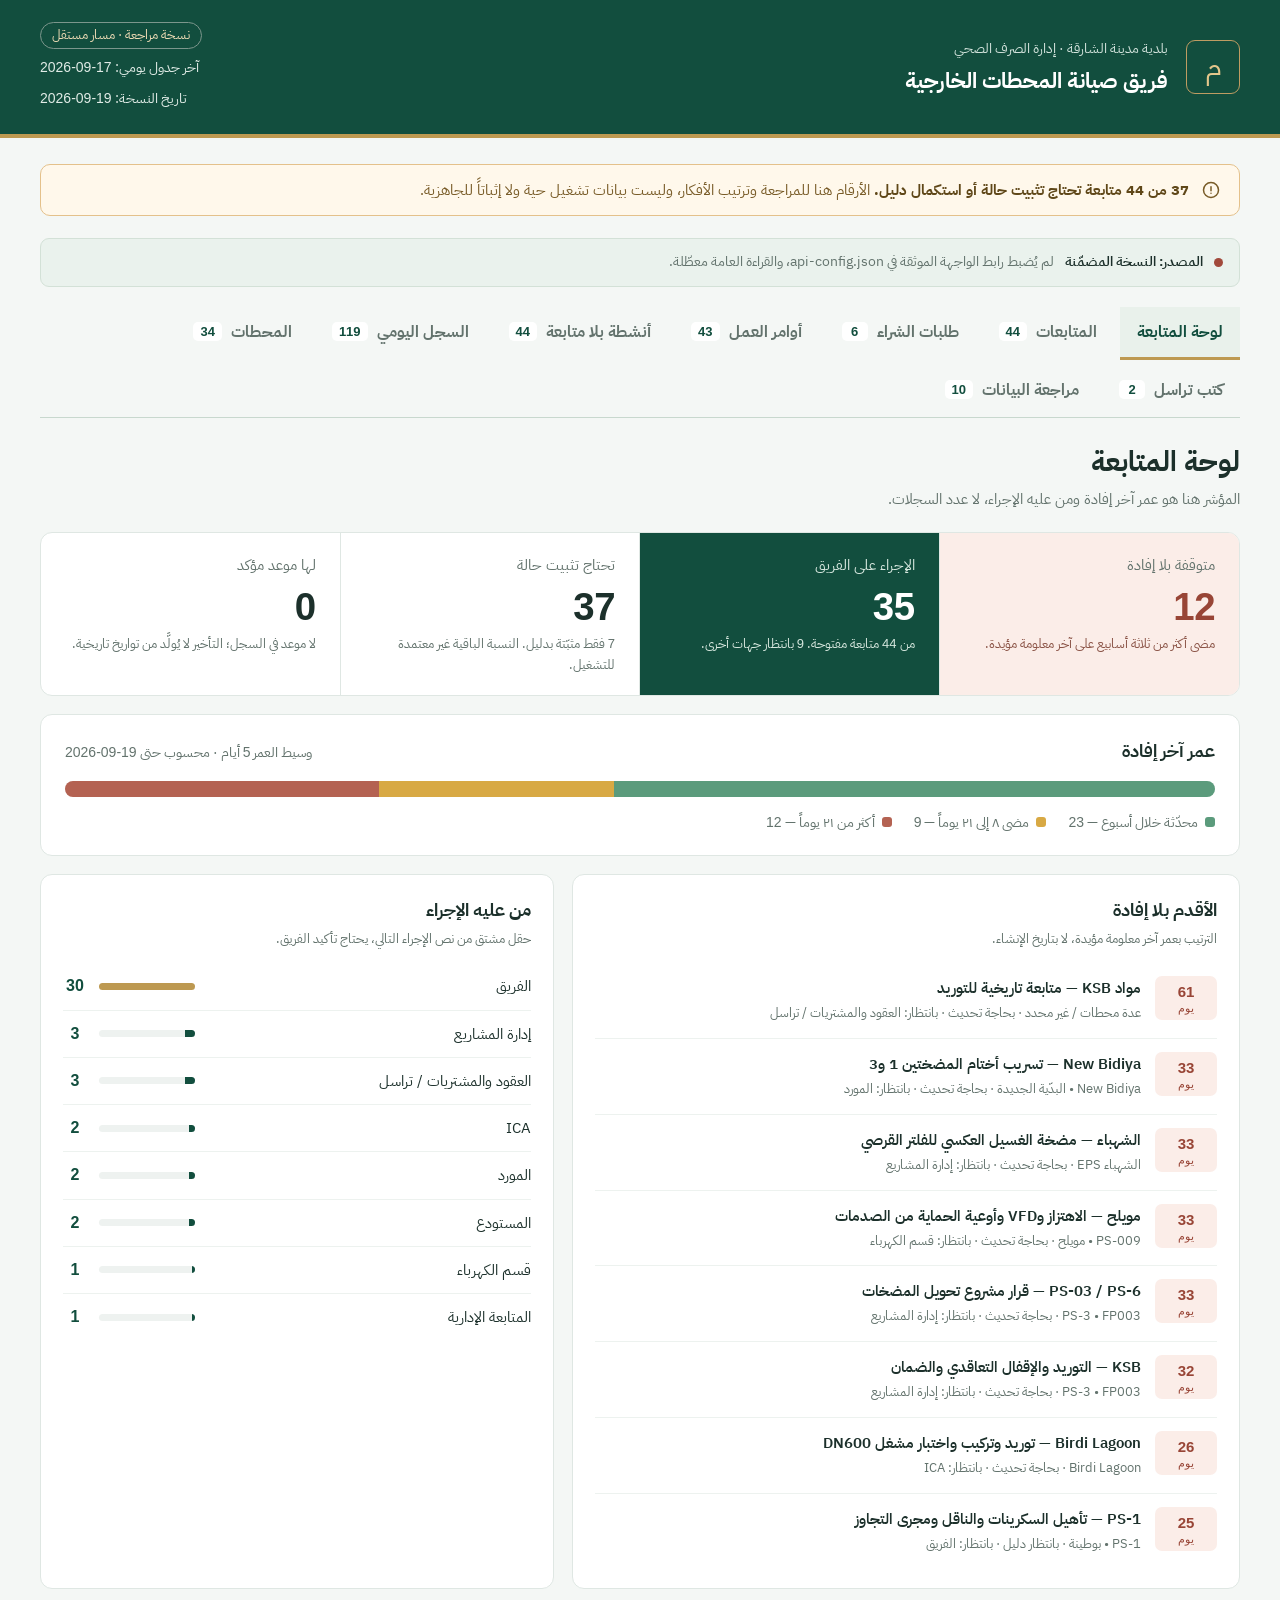
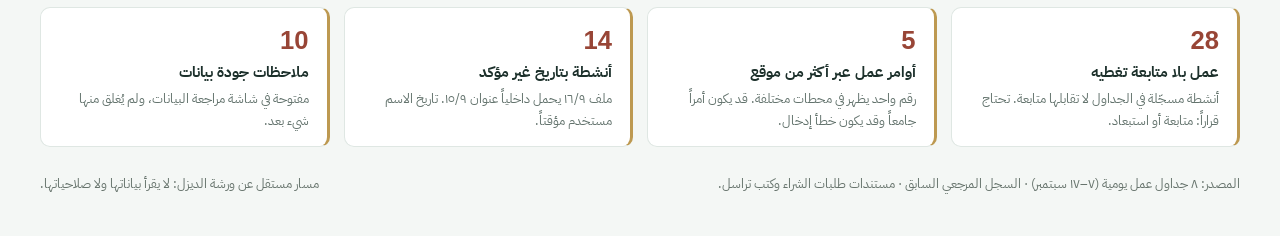
==== stations/index.html @ 53e53834 "كتابة موثقة: التعديل من الموقع إلى الشيت مباشرة - إجراءات الكتابة في stations-api.gs: إنشاء وتعديل ا" ====
<!doctype html>
<html lang="ar" dir="rtl">
<head>
<meta charset="UTF-8">
<meta name="viewport" content="width=device-width,initial-scale=1">
<meta name="color-scheme" content="light">
<meta name="theme-color" content="#124e3e">
<meta name="description" content="متابعات فريق صيانة المحطات الخارجية: الأعمال وطلبات الشراء وكتب تراسل.">
<title>فريق صيانة المحطات الخارجية</title>
<link rel="preconnect" href="https://fonts.googleapis.com">
<link rel="preconnect" href="https://fonts.gstatic.com" crossorigin>
<link rel="stylesheet" href="https://fonts.googleapis.com/css2?family=IBM+Plex+Sans+Arabic:wght@400;500;600;700&display=swap">
<link rel="stylesheet" href="./stations.css">
</head>
<body>
<header class="masthead">
  <div class="masthead-inner">
    <div class="identity">
      <span class="identity-mark" aria-hidden="true">م</span>
      <div>
        <div class="institution">بلدية مدينة الشارقة · إدارة الصرف الصحي</div>
        <h1>فريق صيانة المحطات الخارجية</h1>
      </div>
    </div>
    <div class="header-end">
      <span class="scope-tag">نسخة مراجعة · مسار مستقل</span>
      <span>آخر جدول يومي: <bdi id="latest-daily"></bdi></span>
      <span>تاريخ النسخة: <bdi id="build-date"></bdi></span>
    </div>
  </div>
</header>

<main>
  <div class="review-banner">
    <svg viewBox="0 0 24 24" aria-hidden="true"><circle cx="12" cy="12" r="9"/><path d="M12 8v5M12 16h.01"/></svg>
    <p style="margin:0"><strong><span id="banner-counts"></span> متابعة تحتاج تثبيت حالة أو استكمال دليل.</strong>
      الأرقام هنا للمراجعة وترتيب الأفكار، وليست بيانات تشغيل حية ولا إثباتاً للجاهزية.</p>
  </div>

  <div class="review-banner local" id="local-state" hidden>
    <svg viewBox="0 0 24 24" aria-hidden="true"><path d="M12 3v12M8 11l4 4 4-4M4 21h16"/></svg>
    <p style="margin:0"><strong><span id="local-count"></span> تعديلاً محفوظاً في هذا المتصفح فقط.</strong>
      لا ينتقل إلى جهاز أو مستخدم آخر، ولا يُكتب في تراسل أو SAP أو Google Sheets.
      صدّر نسخة JSON من «مراجعة البيانات» قبل إغلاق الصفحة.</p>
  </div>

  <div class="review-banner danger" id="storage-warning" hidden>
    <svg viewBox="0 0 24 24" aria-hidden="true"><path d="M12 9v4M12 17h.01M10.3 3.9 1.8 18a2 2 0 0 0 1.7 3h17a2 2 0 0 0 1.7-3L13.7 3.9a2 2 0 0 0-3.4 0Z"/></svg>
    <p style="margin:0"><strong>تعذّر الحفظ المحلي في هذا المتصفح.</strong>
      التعديلات تبقى في الذاكرة حتى إغلاق الصفحة. صدّر نسخة JSON فور الانتهاء.</p>
  </div>

  <div class="sync-band" id="sync-band" hidden>
    <span class="sync-dot pending" id="sync-dot" aria-hidden="true"></span>
    <strong id="sync-label"></strong>
    <span id="sync-detail"></span>
    <span class="sync-actions" id="sync-actions"></span>
  </div>

  <nav class="tabs" role="tablist" aria-label="أقسام الموقع">
    <button type="button" role="tab" data-view="dashboard" aria-selected="true">لوحة المتابعة</button>
    <button type="button" role="tab" data-view="followups" aria-selected="false">المتابعات <span class="tab-count">—</span></button>
    <button type="button" role="tab" data-view="procurement" aria-selected="false">طلبات الشراء <span class="tab-count">—</span></button>
    <button type="button" role="tab" data-view="orders" aria-selected="false">أوامر العمل <span class="tab-count">—</span></button>
    <button type="button" role="tab" data-view="unlinked" aria-selected="false">أنشطة بلا متابعة <span class="tab-count">—</span></button>
    <button type="button" role="tab" data-view="daily" aria-selected="false">السجل اليومي <span class="tab-count">—</span></button>
    <button type="button" role="tab" data-view="stations" aria-selected="false">المحطات <span class="tab-count">—</span></button>
    <button type="button" role="tab" data-view="letters" aria-selected="false">كتب تراسل <span class="tab-count">—</span></button>
    <button type="button" role="tab" data-view="review" aria-selected="false">مراجعة البيانات <span class="tab-count">—</span></button>
  </nav>

  <div id="view-dashboard" role="tabpanel"></div>
  <div id="view-followups" role="tabpanel" hidden></div>
  <div id="view-procurement" role="tabpanel" hidden></div>
  <div id="view-orders" role="tabpanel" hidden></div>
  <div id="view-unlinked" role="tabpanel" hidden></div>
  <div id="view-daily" role="tabpanel" hidden></div>
  <div id="view-stations" role="tabpanel" hidden></div>
  <div id="view-letters" role="tabpanel" hidden></div>
  <div id="view-review" role="tabpanel" hidden></div>

  <footer>
    <p>المصدر: ٨ جداول عمل يومية (٧–١٧ سبتمبر) · السجل المرجعي السابق · مستندات طلبات الشراء وكتب تراسل.</p>
    <p>مسار مستقل عن ورشة الديزل: لا يقرأ بياناتها ولا صلاحياتها.</p>
  </footer>
</main>

<dialog id="editor">
  <form method="dialog">
    <div class="editor-head"><h3 id="editor-title"></h3>
      <button type="button" id="editor-cancel" class="mini" aria-label="إغلاق النافذة">إلغاء</button></div>
    <div id="editor-body"></div>
    <p id="editor-error" class="form-note danger" hidden></p>
    <div class="editor-foot">
      <p class="form-hint">الحفظ محلي في هذا المتصفح، ولا يُرسل إلى أي نظام.</p>
      <button type="submit" class="action primary">حفظ</button>
    </div>
  </form>
</dialog>

<dialog id="login">
  <form method="dialog">
    <div class="editor-head"><h3>تسجيل الدخول</h3>
      <button type="button" id="login-cancel" class="mini" aria-label="إغلاق">إلغاء</button></div>
    <div id="editor-body">
      <p class="form-note">حساب فريق المحطات الخارجية. القراءة لا تتم قبل التحقق،
        ولا يُشارَك ملف الشيت نفسه بالرابط.</p>
      <label class="form-row"><span class="form-label">اسم المستخدم</span>
        <input id="login-username" name="username" autocomplete="username" required></label>
      <label class="form-row"><span class="form-label">كلمة المرور</span>
        <input id="login-password" name="password" type="password" autocomplete="current-password" required></label>
      <p id="login-error" class="form-note danger" hidden></p>
    </div>
    <div class="editor-foot">
      <p class="form-hint">تنتهي الجلسة بإغلاق التبويب أو بعد ١٢ ساعة.</p>
      <button type="submit" id="login-submit" class="action primary">دخول</button>
    </div>
  </form>
</dialog>

<div id="toast" class="toast" role="status" aria-live="polite" hidden></div>

<script src="./data.js"></script>
<script src="./sheets-config.js"></script>
<script src="./api-config.js"></script>
<script src="./model.js"></script>
<script src="./api.js"></script>
<script src="./store.js"></script>
<script src="./app.js"></script>
<script src="./editor.js"></script>
<script src="./sheets.js"></script>
<script src="./sync.js"></script>
</body>
</html>
---- stations/stations.css ----
/* هوية المحطات الخارجية: نفس رموز ورشة الديزل، بلمسة تمييز نحاسية للمسار المستقل. */
:root{
  --green:#124e3e;--green-deep:#103e32;--green-pale:#ecf4f0;--gold:#bd9951;
  --ink:#1c302b;--muted:#63736d;--line:#dfe7e3;--page:#f4f7f5;--white:#fff;
  --high:#984536;--high-bg:#fbede8;--blue:#315d84;--blue-bg:#edf3f8;
  --warn:#8a672e;--warn-bg:#f8f0df;--ok:#2c6b52;--ok-bg:#e9f3ed;
  --radius:12px;font-size:16px;
}
*{box-sizing:border-box}
body{margin:0;background:var(--page);color:var(--ink);line-height:1.75;
  font-family:"IBM Plex Sans Arabic",Tahoma,"Segoe UI",Arial,sans-serif}
button,input,select{font:inherit}button,select{cursor:pointer}button{border:0}
button:focus-visible,input:focus-visible,select:focus-visible,a:focus-visible{outline:3px solid var(--gold);outline-offset:3px}
svg{width:20px;height:20px;fill:none;stroke:currentColor;stroke-width:1.8;stroke-linecap:round;stroke-linejoin:round;flex-shrink:0}
[hidden]{display:none!important}
.sr-only{position:absolute;width:1px;height:1px;margin:-1px;overflow:hidden;clip:rect(0,0,0,0)}
bdi,.num{font-family:Arial,sans-serif;font-variant-numeric:tabular-nums;unicode-bidi:isolate}

/* ---------------------------------------------------------------- الترويسة */
.masthead{color:#fff;background:var(--green);border-bottom:4px solid var(--gold)}
.masthead-inner{max-width:1600px;margin:auto;padding:22px 40px;display:flex;align-items:center;justify-content:space-between;gap:20px}
.identity{display:flex;align-items:center;gap:18px}
.identity-mark{width:54px;height:54px;display:grid;place-items:center;border:1px solid #be9c62;color:#e4c68b;font-size:1.9rem;border-radius:9px}
.institution{color:#d0e1da;font-size:.875rem;margin-bottom:2px}
h1{font-size:1.375rem;line-height:1.5;margin:0;font-weight:700}
.header-end{display:flex;flex-direction:column;align-items:flex-end;gap:6px;color:#e1ece7;font-size:.875rem}
.scope-tag{font-size:.8125rem;color:#eddbb5;border:1px solid #7c968c;padding:1px 11px;border-radius:30px}

main{max-width:1600px;margin:auto;padding:26px 40px 40px}

/* لافتة تبقى ظاهرة: الأرقام هنا للمراجعة، لا للاعتماد التشغيلي. */
.review-banner{display:flex;align-items:center;gap:12px;background:#fff8eb;border:1px solid #e4c18b;
  border-radius:10px;padding:12px 18px;margin-bottom:22px;color:#785b27;font-size:.9375rem}
.review-banner strong{color:#5f4718}

.tabs{display:flex;gap:6px;flex-wrap:wrap;border-bottom:1px solid #c8d8ce;margin-bottom:24px}
.tabs button{display:flex;align-items:center;gap:9px;color:var(--muted);background:transparent;font-weight:700;
  padding:11px 17px;font-size:1rem;border-bottom:3px solid transparent;margin-bottom:-1px;min-height:48px}
.tabs button:hover{color:var(--green)}
.tabs button[aria-selected=true]{color:var(--green);border-bottom-color:var(--gold);background:#e9f1eb}
.tabs .tab-count{font:700 .8125rem Arial,sans-serif;min-width:26px;border-radius:5px;padding:2px 7px;background:#fff;color:var(--green)}
.tabs button[aria-selected=true] .tab-count{background:var(--green);color:#fff}

h2{font-size:1.75rem;line-height:1.45;margin:0 0 4px}
h3{margin:0;font-size:1.125rem}
.lead{margin:0 0 20px;color:var(--muted);font-size:.9375rem}

/* ------------------------------------------------------------ بطاقات المؤشر */
.kpis{display:grid;grid-template-columns:repeat(4,minmax(0,1fr));background:#fff;border:1px solid var(--line);
  border-radius:var(--radius);overflow:hidden;margin-bottom:18px}
.kpi{padding:19px 24px;display:flex;flex-direction:column;gap:2px;border-inline-start:1px solid var(--line)}
.kpi:first-child{border-inline-start:0}
.kpi-label{font-size:.9375rem;color:var(--muted)}
.kpi strong{font:700 2.4rem/1.35 Arial,sans-serif;font-variant-numeric:tabular-nums;letter-spacing:-.5px}
.kpi-note{font-size:.8125rem;color:var(--muted);line-height:1.6}
.kpi-alarm{background:var(--high-bg)}
.kpi-alarm strong{color:var(--high)}
.kpi-alarm .kpi-note{color:#8a5346}
.kpi-main{background:var(--green);color:#fff}
.kpi-main .kpi-label,.kpi-main .kpi-note{color:#d6e7de}

/* شريط توزيع عمر آخر إفادة */
.aging{background:#fff;border:1px solid var(--line);border-radius:var(--radius);padding:20px 24px;margin-bottom:18px}
.aging-head{display:flex;justify-content:space-between;align-items:baseline;gap:14px;flex-wrap:wrap;margin-bottom:14px}
.aging-head p{margin:0;color:var(--muted);font-size:.875rem}
.aging-bar{display:flex;height:16px;border-radius:8px;overflow:hidden;background:#eef2f0}
.aging-bar span{display:block}
.seg-fresh{background:#5b9b7c}.seg-watch{background:#d8a944}.seg-stalled{background:#b46252}
.aging-key{display:flex;gap:22px;flex-wrap:wrap;margin-top:13px;font-size:.875rem;color:var(--muted)}
.aging-key i{width:10px;height:10px;border-radius:3px;display:inline-block;margin-inline-end:7px}

.grid-2{display:grid;grid-template-columns:1.3fr 1fr;gap:18px;margin-bottom:18px}
.panel{background:#fff;border:1px solid var(--line);border-radius:var(--radius);overflow:hidden}
.panel-head{display:flex;justify-content:space-between;align-items:baseline;gap:12px;padding:19px 22px 13px}
.panel-head p{margin:2px 0 0;color:var(--muted);font-size:.8125rem}
.panel-body{padding:0 22px 20px}

/* قائمة الأقدم: العمر هو المؤشر، لا الترتيب الأبجدي. */
.age-list{list-style:none;margin:0;padding:0}
.age-list li{display:flex;align-items:flex-start;gap:14px;padding:13px 0;border-top:1px solid #edf2ef}
.age-list li:first-child{border-top:0}
.age-pill{flex:none;min-width:62px;text-align:center;border-radius:7px;padding:5px 8px;
  font:700 .9375rem/1.4 Arial,sans-serif;font-variant-numeric:tabular-nums}
.age-pill small{display:block;font:400 .6875rem Tahoma,sans-serif}
.age-fresh{background:var(--ok-bg);color:var(--ok)}
.age-watch{background:var(--warn-bg);color:var(--warn)}
.age-stalled{background:var(--high-bg);color:var(--high)}
.age-list .age-title{margin:0;font-size:.9375rem;font-weight:600;line-height:1.6}
.age-list .age-meta{margin:2px 0 0;font-size:.8125rem;color:var(--muted)}

.party-list{list-style:none;margin:0;padding:0}
.party-list li{display:flex;align-items:center;gap:12px;padding:10px 0;border-top:1px solid #edf2ef}
.party-list li:first-child{border-top:0}
.party-list .party-name{flex:1;font-size:.9375rem}
.party-list .party-count{font:700 1rem Arial,sans-serif;color:var(--green);min-width:24px;text-align:center}
.party-track{flex:none;width:96px;height:7px;border-radius:4px;background:#eef2f0;overflow:hidden}
.party-track span{display:block;height:100%;background:var(--green)}
.party-ours .party-track span{background:var(--gold)}

.alerts{display:grid;grid-template-columns:repeat(auto-fit,minmax(250px,1fr));gap:14px}
.alert{background:#fff;border:1px solid var(--line);border-inline-start:3px solid var(--gold);border-radius:10px;padding:15px 18px}
.alert strong{display:block;font:700 1.6rem/1.4 Arial,sans-serif;color:var(--high)}
.alert h4{margin:0 0 3px;font-size:.9375rem}
.alert p{margin:0;font-size:.8125rem;color:var(--muted);line-height:1.65}

/* ------------------------------------------------------------------ الفلاتر */
.toolbar{display:flex;gap:12px;flex-wrap:wrap;align-items:center;padding:0 22px 18px;border-bottom:1px solid var(--line)}
.chips{display:flex;gap:5px;flex-wrap:wrap}
.chip{background:transparent;color:var(--muted);border-radius:6px;padding:7px 12px;font-size:.875rem;min-height:38px}
.chip:hover{background:#f1f5f2}
.chip[aria-pressed=true]{background:var(--green-pale);color:var(--green);font-weight:700}
.chip .chip-count{font:400 .8125rem Arial,sans-serif;margin-inline-start:6px}
.search-field{display:flex;align-items:center;gap:8px;border:1px solid var(--line);background:#fafcfb;
  border-radius:8px;padding:6px 11px;color:var(--muted);min-width:240px;flex:1}
.search-field input{width:100%;min-width:0;border:0;background:transparent;color:var(--ink);font-size:.875rem;outline:0}
select.filter{background:#fff;border:1px solid var(--line);border-radius:8px;min-height:40px;padding:5px 11px;color:var(--ink);font-size:.875rem}

/* ------------------------------------------------------------------ الجداول */
table{width:100%;border-collapse:collapse;text-align:right}
th{background:#f6f8f6;color:var(--muted);font-size:.875rem;font-weight:400;padding:12px 16px;vertical-align:top}
td{padding:17px 16px;vertical-align:top;border-top:1px solid #e8eeea;overflow-wrap:anywhere}
tbody tr:hover{background:#fbfdfb}
.row-title{margin:0 0 4px;font-size:.9375rem;font-weight:700;line-height:1.6}
.row-ref{font:400 .8125rem/1.6 Arial,sans-serif;color:#697a72;unicode-bidi:plaintext;display:block}
.row-action{margin:0;font-size:.875rem;line-height:1.7}
.row-owner{margin:5px 0 0;font-size:.8125rem;color:var(--muted)}

.badge{display:inline-block;font-size:.75rem;border-radius:4px;padding:1px 9px;white-space:nowrap;background:#f0f2f1;color:#5b6a63}
.badge-state{font-size:.875rem;font-weight:600;background:transparent;padding:0;color:var(--green)}
.state-awaiting_reply{color:var(--blue)}
.state-stale{color:var(--high)}
.state-needs_data{color:var(--warn)}
.badge-review{background:var(--warn-bg);color:var(--warn)}
.badge-derived{background:var(--blue-bg);color:var(--blue)}
.badge-conflict{background:var(--high-bg);color:var(--high)}
.badge-ok{background:var(--ok-bg);color:var(--ok)}
.badges{display:flex;gap:5px;flex-wrap:wrap;margin-top:6px}

.note-line{margin:8px 0 0;font-size:.8125rem;line-height:1.7;color:#6b5a38;background:#fbf7ee;
  border-inline-start:3px solid #ddc48c;border-radius:4px;padding:6px 11px}
.conflict-line{color:#8a4b3d;background:#fdf1ee;border-inline-start-color:#d9a99c}

.empty{padding:50px 24px;text-align:center;color:var(--muted)}
.day-head{padding:13px 22px;background:#eaf1ed;color:var(--green);font-weight:700;font-size:.9375rem;
  border-top:1px solid var(--line);display:flex;justify-content:space-between;gap:12px;flex-wrap:wrap}
.day-head .badge{font-weight:400}

.cards{display:grid;grid-template-columns:repeat(auto-fill,minmax(270px,1fr));gap:14px;padding:20px 22px}
.card{background:#fff;border:1px solid var(--line);border-radius:10px;padding:15px 17px}
.card h4{margin:0 0 3px;font-size:1rem}
.card .card-id{font:400 .8125rem Arial,sans-serif;color:var(--muted);unicode-bidi:plaintext}
.card-stats{display:flex;gap:16px;margin-top:11px;font-size:.8125rem;color:var(--muted)}
.card-stats b{display:block;font:700 1.25rem Arial,sans-serif;color:var(--green)}

.letter-card{border-inline-start:3px solid var(--blue)}
.issue-card{border-inline-start:3px solid var(--gold)}
.issue-high{border-inline-start-color:var(--high)}
.issue-card p{margin:7px 0 0;font-size:.875rem;line-height:1.7}
.issue-card .issue-action{color:var(--green);font-weight:600}

footer{margin-top:26px;display:flex;justify-content:space-between;gap:15px;color:#67746d;font-size:.8125rem;flex-wrap:wrap}
footer p{margin:0}

@media(max-width:1100px){.grid-2{grid-template-columns:1fr}.kpis{grid-template-columns:repeat(2,1fr)}
  .kpi:nth-child(3){border-inline-start:0}.kpi:nth-child(n+3){border-top:1px solid var(--line)}}
@media(max-width:760px){
  main{padding:18px 16px 30px}.masthead-inner{padding:16px}
  .kpis{grid-template-columns:1fr}.kpi{border-inline-start:0;border-top:1px solid var(--line)}
  .kpi:first-child{border-top:0}
  thead{display:none}tbody tr{display:block;padding:15px 16px;border-top:1px solid var(--line)}
  td{display:block;border:0;padding:0 0 7px}
  .cards{grid-template-columns:1fr;padding:16px}
  .toolbar{padding:0 16px 14px}.panel-head,.panel-body{padding-inline:16px}
}

/* ------------------------------------------------- رؤوس الشاشات والإجراءات */
.view-head{display:flex;justify-content:space-between;align-items:flex-start;gap:18px;flex-wrap:wrap;margin-bottom:6px}
.view-head .lead{margin-bottom:14px}
.view-actions{display:flex;gap:8px;flex-wrap:wrap}
.action{background:#fff;border:1px solid var(--line);border-radius:8px;padding:8px 15px;
  color:var(--green);font-size:.875rem;min-height:42px;white-space:nowrap}
.action:hover{background:var(--green-pale);border-color:#bbcec4}
.action.primary{background:var(--green);color:#fff;border-color:var(--green)}
.action.primary:hover{background:var(--green-deep)}
.action.danger{color:var(--high)}
.action.danger:hover{background:var(--high-bg);border-color:#e0bdb4}
.mini{background:#fff;border:1px solid var(--line);border-radius:6px;padding:4px 11px;
  color:var(--green);font-size:.8125rem;min-height:32px}
.mini:hover{background:var(--green-pale);border-color:#bbcec4}
.row-actions{display:flex;gap:6px;flex-wrap:wrap;margin-top:10px}

/* لافتات الحالة المحلية */
.review-banner.local{background:#eef4f7;border-color:#b9cfdd;color:#31536b}
.review-banner.local strong{color:#21405a}
.review-banner.danger{background:#fdf1ee;border-color:#e0bdb4;color:#8a4b3d}
.review-banner.danger strong{color:#6e3629}
.badge-local{background:var(--blue-bg);color:var(--blue)}

/* --------------------------------------------------------- تفصيل المتابعة */
tr.is-open{background:#f7faf8}
.detail-row td{background:#f7faf8;border-top:0;padding:0 16px 20px}
.detail-grid{background:#fff;border:1px solid #d9e5dd;border-inline-start:3px solid var(--gold);
  border-radius:8px;padding:18px 20px;display:grid;grid-template-columns:1fr 1fr;gap:18px 26px}
.detail-block h4{margin:0 0 6px;font-size:.875rem;font-weight:700;color:var(--green)}
.detail-block p{margin:0}
ul.plain{list-style:none;margin:0;padding:0;font-size:.875rem;line-height:1.8}
ul.plain li{padding:5px 0;border-top:1px solid #eef2f0;overflow-wrap:anywhere}
ul.plain li:first-child{border-top:0}
ul.plain .row-ref{display:inline;margin-inline-start:6px}

/* ---------------------------------------------------------- طلبات الشراء */
.stage-heading{margin:0;padding:14px 22px;background:#eaf1ed;color:var(--green);font-size:1rem;
  border-top:1px solid var(--line);display:flex;justify-content:space-between;gap:12px;flex-wrap:wrap}
.stage-heading span{font:400 .875rem Arial,sans-serif;color:var(--muted)}
.linked-letters{display:flex;gap:6px;flex-wrap:wrap;margin-top:7px}

/* ------------------------------------------------------------ نافذة التحرير */
dialog#editor{width:min(640px,94vw);border:0;border-radius:14px;padding:0;
  box-shadow:0 24px 70px #10322599;color:var(--ink);background:#fff}
dialog#editor::backdrop{background:#0f2a2199}
.editor-head{display:flex;justify-content:space-between;align-items:center;gap:14px;
  padding:18px 22px;border-bottom:1px solid var(--line);background:var(--green-pale)}
.editor-head h3{color:var(--green)}
#editor-body{padding:20px 22px;max-height:64vh;overflow:auto}
.editor-foot{display:flex;justify-content:space-between;align-items:center;gap:14px;flex-wrap:wrap;
  padding:15px 22px;border-top:1px solid var(--line);background:#fafcfb}
.form-row{display:block;margin-bottom:15px}
.form-label{display:block;font-size:.875rem;font-weight:600;margin-bottom:5px}
.form-row input,.form-row select,.form-row textarea{width:100%;border:1px solid var(--line);
  border-radius:8px;padding:9px 12px;font-size:.9375rem;color:var(--ink);background:#fff;min-height:44px}
.form-row textarea{line-height:1.7;resize:vertical}
.form-hint{display:block;font-size:.8125rem;color:var(--muted);margin-top:4px;line-height:1.6}
.form-check{display:flex;align-items:center;gap:9px;font-size:.9375rem;margin-top:4px}
.form-check input{width:18px;height:18px;min-height:0}
.form-note{margin:0 0 14px;font-size:.875rem;line-height:1.7;background:#f6f8f7;
  border-inline-start:3px solid var(--line);border-radius:6px;padding:9px 13px}
.form-note.warn{background:#fbf7ee;border-inline-start-color:#ddc48c;color:#6b5a38}
.form-note.danger{background:#fdf1ee;border-inline-start-color:#d9a99c;color:#8a4b3d;margin:0 22px}

/* ------------------------------------------------------------------ التنبيه */
.toast{position:fixed;inset-block-end:22px;inset-inline-start:22px;z-index:40;max-width:min(460px,92vw);
  background:#fff;border:1px solid #cfded5;border-inline-start:4px solid var(--green);border-radius:10px;
  padding:13px 17px;font-size:.9375rem;line-height:1.7;box-shadow:0 12px 34px #12382e26}
.toast-error{border-inline-start-color:var(--high);color:#8a4b3d}

@media(max-width:760px){
  .detail-grid{grid-template-columns:1fr;padding:15px}
  .view-head{flex-direction:column}
  #editor-body{max-height:70vh}
}

/* --------------------------------------------------------- شريط حالة المصدر */
.sync-band{display:flex;align-items:center;gap:11px;flex-wrap:wrap;padding:11px 16px;margin-bottom:20px;
  background:#eaf2ed;border:1px solid #d3e1d7;border-radius:9px;font-size:.875rem;color:var(--ink)}
.sync-band strong{font-weight:600}
.sync-band #sync-detail{color:var(--muted)}
.sync-actions{margin-inline-start:auto;display:flex;align-items:center;gap:10px}
.sync-actions a{color:var(--green);font-size:.8125rem;text-underline-offset:3px}
.sync-dot{width:9px;height:9px;border-radius:50%;flex-shrink:0;background:#a07b37}
.sync-dot.live{background:#2c8862}
.sync-dot.partial{background:#c08a2c}
.sync-dot.offline{background:#a1493b}
.sync-dot.pending{background:#a07b37}
/* حين يكون الشيت هو المصدر، التحرير يتم هناك لا هنا. */
body[data-source="sheet"] .review-banner.local{display:none}
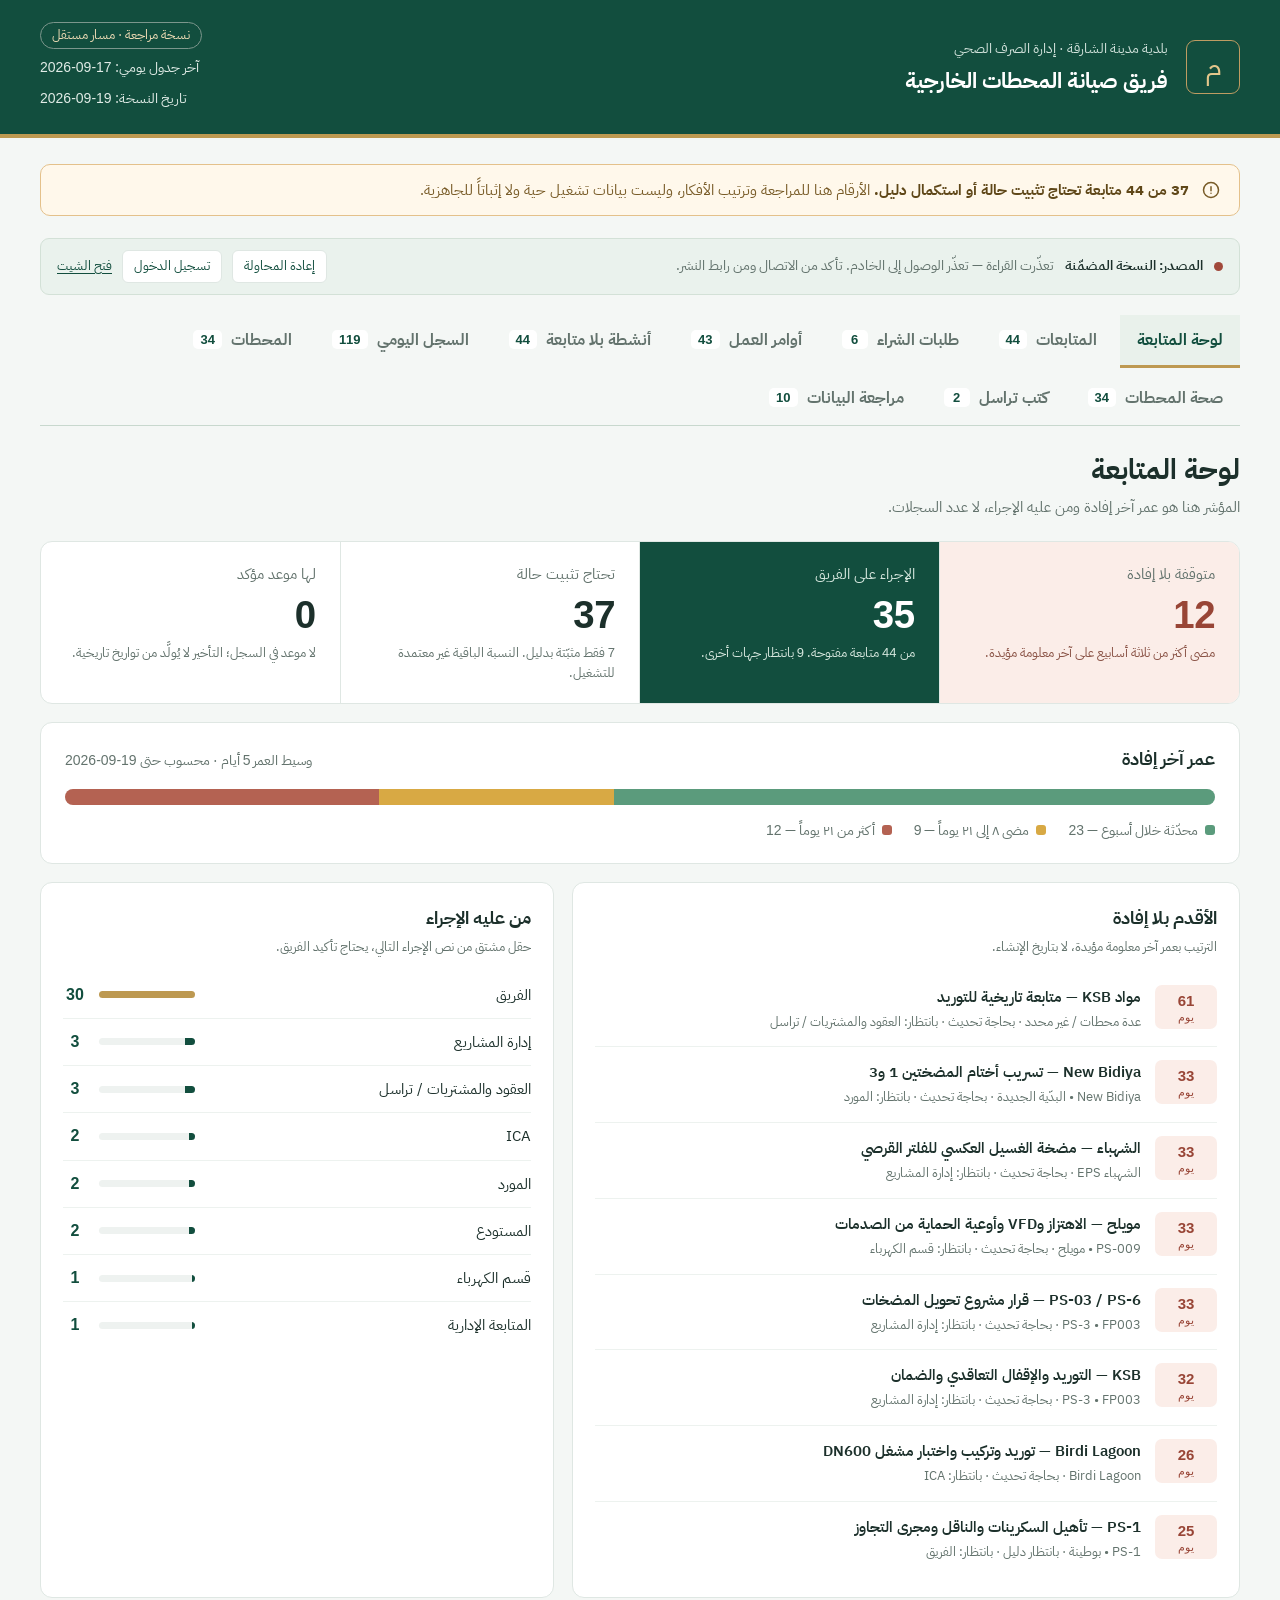
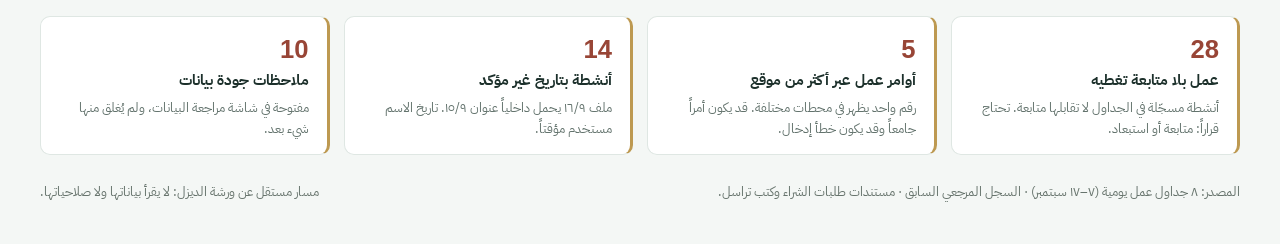
==== commit d12ca254: "شاشة صحة المحطات: الأسطول مقابل ما يعرفه السجل تبويب عاشر بهوية زرقاء تفصل سجل الأصول عن سجل المتابع" ====
--- a/stations/index.html
+++ b/stations/index.html
@@ -11,6 +11,7 @@
 <link rel="preconnect" href="https://fonts.gstatic.com" crossorigin>
 <link rel="stylesheet" href="https://fonts.googleapis.com/css2?family=IBM+Plex+Sans+Arabic:wght@400;500;600;700&display=swap">
 <link rel="stylesheet" href="./stations.css">
+<link rel="stylesheet" href="./health.css">
 </head>
 <body>
 <header class="masthead">
@@ -65,6 +66,7 @@
     <button type="button" role="tab" data-view="unlinked" aria-selected="false">أنشطة بلا متابعة <span class="tab-count">—</span></button>
     <button type="button" role="tab" data-view="daily" aria-selected="false">السجل اليومي <span class="tab-count">—</span></button>
     <button type="button" role="tab" data-view="stations" aria-selected="false">المحطات <span class="tab-count">—</span></button>
+    <button type="button" role="tab" data-view="health" aria-selected="false" class="tab-health">صحة المحطات <span class="tab-count">—</span></button>
     <button type="button" role="tab" data-view="letters" aria-selected="false">كتب تراسل <span class="tab-count">—</span></button>
     <button type="button" role="tab" data-view="review" aria-selected="false">مراجعة البيانات <span class="tab-count">—</span></button>
   </nav>
@@ -76,6 +78,7 @@
   <div id="view-unlinked" role="tabpanel" hidden></div>
   <div id="view-daily" role="tabpanel" hidden></div>
   <div id="view-stations" role="tabpanel" hidden></div>
+  <div id="view-health" role="tabpanel" hidden></div>
   <div id="view-letters" role="tabpanel" hidden></div>
   <div id="view-review" role="tabpanel" hidden></div>
 
@@ -126,6 +129,9 @@
 <script src="./model.js"></script>
 <script src="./api.js"></script>
 <script src="./store.js"></script>
+<script src="./health-data.js"></script>
+<script src="./health-model.js"></script>
+<script src="./health.js"></script>
 <script src="./app.js"></script>
 <script src="./editor.js"></script>
 <script src="./sheets.js"></script>
--- a/stations/health.css
+++ b/stations/health.css
@@ -0,0 +1,245 @@
+/**
+ * صحة المحطات — هوية زرقاء مستقلة داخل الموقع الأخضر.
+ *
+ * الأزرق هنا ليس تزييناً: الشاشات التسع الأخرى خضراء لأنها سجل متابعات،
+ * وهذه شاشة أصول. اختلاف اللون يقول للمستخدم إنه انتقل إلى نوع آخر من
+ * البيانات قبل أن يقرأ عنواناً.
+ *
+ * كل حركة هنا تأخير ظهور أو انتقال طول، ولا شيء منها يغيّر رقماً أو معنى.
+ * الكتلة الأخيرة تُلغيها كلها عند prefers-reduced-motion.
+ */
+
+#view-health{
+  --hb:#0b3f6e;        /* الأزرق العميق — الترويسة */
+  --hb-2:#12598f;      /* الأزرق الوسيط — التدرج */
+  --hb-3:#2d82c4;      /* أزرق مضيء — التمييز */
+  --hb-pale:#eef5fb;   /* خلفية باردة */
+  --hb-line:#cfe0ef;
+  --hb-ink:#0d2c47;
+  --hm-ok:#0f6b7a; --hm-ok-bg:#e4f2f5;
+  --hm-warn:#8a672e; --hm-warn-bg:#f9f1e0;
+  --hm-high:#97402f; --hm-high-bg:#fbeae6;
+  --hm-calm:#4a6785; --hm-calm-bg:#eef2f7;
+  --hm-none:#6a7a86; --hm-none-bg:#f0f3f5;
+}
+
+/* ----------------------------------------------------------- الترويسة */
+.hm-hero{
+  display:flex;flex-wrap:wrap;align-items:center;justify-content:space-between;gap:30px;
+  background:linear-gradient(135deg,var(--hb) 0%,var(--hb-2) 62%,#1b6ea8 100%);
+  color:#fff;border-radius:16px;padding:30px 34px;margin-bottom:20px;position:relative;overflow:hidden;
+  box-shadow:0 14px 34px -22px rgba(11,63,110,.85);
+}
+/* موجة ساكنة تكسر السطح المصمت؛ لا تتحرك ولا تحمل معنى. */
+.hm-hero::after{
+  content:'';position:absolute;inset:auto -10% -55% 40%;height:220px;
+  background:radial-gradient(ellipse at center,rgba(255,255,255,.14),transparent 68%);
+  pointer-events:none;
+}
+.hm-hero-text{flex:1 1 440px;min-width:0;position:relative;z-index:1}
+.hm-eyebrow{display:block;color:#b8d7ef;font-size:.8125rem;letter-spacing:.02em;margin-bottom:5px}
+.hm-hero h2{margin:0 0 8px;font-size:1.5rem;line-height:1.45;font-weight:700}
+.hm-hero p{margin:0 0 20px;color:#d8e8f5;font-size:.9375rem;max-width:60ch}
+
+.hm-hero-stats{display:flex;flex-wrap:wrap;gap:12px}
+.hm-stat{
+  background:rgba(255,255,255,.1);border:1px solid rgba(255,255,255,.2);
+  border-radius:12px;padding:12px 18px;min-width:118px;
+  animation:hm-rise .5s both;animation-delay:calc(var(--i,0) * 60ms + 120ms);
+}
+.hm-stat b{display:block;font-family:Arial,sans-serif;font-variant-numeric:tabular-nums;
+  font-size:1.75rem;line-height:1.2;font-weight:700}
+.hm-stat-label{display:block;font-size:.875rem;color:#cfe4f4;margin-top:2px}
+.hm-stat-note{display:block;font-size:.75rem;color:#a9c9e2;margin-top:3px}
+
+.hm-hero-arc{flex:0 0 auto;text-align:center;position:relative;z-index:1}
+.hm-hero-arc p{margin:10px 0 0;font-size:.875rem;color:#d8e8f5;line-height:1.7}
+.hm-hero-arc b{font-family:Arial,sans-serif;font-size:1.0625rem;color:#fff}
+.hm-arc{width:128px;height:128px;stroke:none;fill:none;transform:rotate(-90deg)}
+.hm-arc-track{fill:none;stroke:rgba(255,255,255,.18);stroke-width:11}
+.hm-arc-fill{fill:none;stroke:#7cc4f5;stroke-width:11;stroke-linecap:round;
+  transition:stroke-dashoffset 1.1s cubic-bezier(.22,.9,.3,1)}
+.hm-arc-num,.hm-arc-cap{transform:rotate(90deg);transform-origin:64px 64px;
+  fill:#fff;text-anchor:middle;stroke:none}
+.hm-arc-num{font-size:2rem;font-weight:700;font-family:Arial,sans-serif}
+.hm-arc-cap{font-size:.75rem;fill:#b8d7ef}
+
+/* --------------------------------------------------------- فجوة البيانات */
+.hm-gap{background:#fff;border:1px solid var(--hb-line);border-right:4px solid var(--hb-3);
+  border-radius:12px;padding:20px 24px;margin-bottom:20px}
+.hm-gap h3{margin:0 0 14px;font-size:1.0625rem;color:var(--hb-ink)}
+.hm-gap-grid{display:grid;grid-template-columns:repeat(auto-fit,minmax(178px,1fr));gap:12px}
+.hm-gap .hm-stat{background:var(--hb-pale);border-color:var(--hb-line);color:var(--hb-ink)}
+.hm-gap .hm-stat-label{color:#4a678a}
+.hm-gap .hm-stat-note{color:#7690a8}
+.hm-gap .hm-stat.none b{color:var(--hm-none)}
+.hm-gap .hm-stat.warn b{color:var(--hm-warn)}
+.hm-note{margin:14px 0 0;font-size:.875rem;color:#5b7183;line-height:1.75}
+
+/* ------------------------------------------------------------ الشريط */
+.hm-bar{display:flex;flex-wrap:wrap;gap:12px;align-items:center;justify-content:space-between;
+  margin-bottom:16px}
+.hm-filters{display:flex;flex-wrap:wrap;gap:7px}
+.hm-fil{background:#fff;border:1px solid var(--hb-line);color:#476b8c;border-radius:30px;
+  padding:7px 15px;font-size:.9375rem;font-weight:600;min-height:40px;
+  transition:background .18s,color .18s,border-color .18s}
+.hm-fil b{font-family:Arial,sans-serif;color:#7a96ad;margin-inline-start:4px}
+.hm-fil:hover{border-color:var(--hb-3);color:var(--hb)}
+.hm-fil.on{background:var(--hb);border-color:var(--hb);color:#fff}
+.hm-fil.on b{color:#a9cfea}
+.hm-bar-end{display:flex;gap:9px;flex-wrap:wrap}
+.hm-bar-end select,.hm-bar-end input{border:1px solid var(--hb-line);border-radius:9px;
+  padding:9px 13px;min-height:42px;background:#fff;color:var(--hb-ink)}
+.hm-bar-end input{min-width:230px}
+
+/* ------------------------------------------------------------ البطاقات */
+.hm-grid{display:grid;grid-template-columns:repeat(auto-fill,minmax(360px,1fr));gap:14px;margin-bottom:24px}
+.hm-card{background:#fff;border:1px solid var(--hb-line);border-radius:13px;overflow:hidden;
+  animation:hm-rise .45s both;animation-delay:calc(var(--i,0) * 32ms);
+  transition:box-shadow .2s,transform .2s,border-color .2s}
+.hm-card:hover{box-shadow:0 10px 26px -20px rgba(13,44,71,.7);transform:translateY(-2px);
+  border-color:#a9c9e2}
+.hm-card.is-open{grid-column:1/-1;box-shadow:0 12px 30px -22px rgba(13,44,71,.8)}
+
+.hm-card-head{display:flex;align-items:center;justify-content:space-between;gap:12px;width:100%;
+  background:transparent;padding:14px 17px;text-align:start;min-height:56px}
+.hm-card-title{display:flex;align-items:center;gap:9px;flex-wrap:wrap;min-width:0}
+.hm-card-title b{color:var(--hb-ink);font-size:1rem}
+.hm-card-meta{display:flex;align-items:center;gap:9px;flex-shrink:0}
+.hm-age{font-size:.8125rem;color:#6d8298}
+
+.hm-dot{width:10px;height:10px;border-radius:50%;flex-shrink:0;background:var(--hm-none)}
+.hm-dot.tone-ok{background:var(--hm-ok)}
+.hm-dot.tone-warn{background:var(--hm-warn)}
+.hm-dot.tone-high{background:var(--hm-high);
+  box-shadow:0 0 0 0 rgba(151,64,47,.5);animation:hm-pulse 2.4s infinite}
+.hm-dot.tone-calm{background:var(--hm-calm)}
+
+.hm-chip{font-size:.8125rem;font-weight:600;border-radius:30px;padding:3px 11px;white-space:nowrap;
+  background:var(--hm-none-bg);color:var(--hm-none)}
+.hm-chip.tone-ok{background:var(--hm-ok-bg);color:var(--hm-ok)}
+.hm-chip.tone-warn{background:var(--hm-warn-bg);color:var(--hm-warn)}
+.hm-chip.tone-high{background:var(--hm-high-bg);color:var(--hm-high)}
+.hm-chip.tone-calm{background:var(--hm-calm-bg);color:var(--hm-calm)}
+
+.hm-badge{font-size:.75rem;border-radius:5px;padding:2px 8px;font-weight:600}
+.hm-badge.main{background:var(--hb);color:#fff}
+.hm-badge.propose{background:#fff3dc;color:#8a672e;border:1px dashed #d8b476}
+.hm-badge.vac{background:#e6f1fa;color:var(--hb-2);border:1px solid #bcd9ef}
+
+.hm-card-strip{display:flex;flex-wrap:wrap;gap:4px 16px;padding:0 17px 13px;
+  font-size:.8125rem;color:#6d8298;border-bottom:1px solid #edf3f8}
+.hm-card-strip b{font-family:Arial,sans-serif;color:var(--hb-ink);font-size:.9375rem}
+.hm-card.is-open .hm-card-strip{border-bottom-color:var(--hb-line)}
+
+.hm-card-body{padding:16px 17px 18px;animation:hm-open .28s ease both}
+.hm-card-body h4{margin:16px 0 8px;font-size:.9375rem;color:var(--hb);
+  padding-bottom:5px;border-bottom:1px solid #edf3f8}
+.hm-card-body h4:first-of-type{margin-top:4px}
+.hm-why{margin:0;font-size:.875rem;color:#5b7183;background:var(--hb-pale);
+  border-radius:8px;padding:9px 13px}
+.hm-spec{margin:10px 0 0;font-size:.875rem;color:var(--hb-ink)}
+.hm-src{font-size:.8125rem;color:#8296a6}
+.hm-none{color:var(--hm-none);font-size:.875rem}
+
+.hm-table{width:100%;border-collapse:collapse;font-size:.875rem}
+.hm-table th{text-align:start;color:#5b7183;font-weight:600;padding:7px 9px;
+  border-bottom:1px solid var(--hb-line);white-space:nowrap}
+.hm-table td{padding:8px 9px;border-bottom:1px solid #f0f5f9;color:var(--hb-ink)}
+
+.hm-empty{background:var(--hb-pale);border:1px dashed #b9d4e9;border-radius:9px;padding:12px 14px}
+.hm-empty p{margin:0 0 8px;font-size:.875rem;color:#5b7183}
+.hm-empty code{display:block;font-family:Menlo,Consolas,monospace;font-size:.75rem;
+  color:#3c6284;background:#fff;border:1px solid var(--hb-line);border-radius:6px;
+  padding:8px 10px;overflow-x:auto;direction:ltr;text-align:left;white-space:pre-wrap;word-break:break-word}
+
+.hm-list{margin:0;padding:0;list-style:none}
+.hm-list li{padding:9px 0;border-bottom:1px solid #f0f5f9}
+.hm-list li:last-child{border-bottom:0}
+.hm-list b{display:block;color:var(--hb-ink);font-size:.9375rem}
+.hm-list span{display:block;font-size:.875rem;color:#5b7183}
+.hm-empty-grid{grid-column:1/-1;text-align:center;color:#6d8298;padding:34px 0}
+
+/* ------------------------------------------------------------- اللوحات */
+.hm-panel{margin-bottom:18px}
+.hm-panel .panel-head p{margin:3px 0 0}
+
+.hm-main-grid,.hm-vac-grid,.hm-comp-grid,.hm-div-grid{display:grid;gap:11px;padding:16px 20px 20px}
+.hm-main-grid{grid-template-columns:repeat(auto-fill,minmax(232px,1fr))}
+.hm-main{display:grid;grid-template-columns:auto 1fr;gap:3px 11px;align-items:center;
+  border:1px solid var(--hb-line);border-radius:10px;padding:11px 14px;background:#fff;
+  animation:hm-rise .4s both;animation-delay:calc(var(--i,0) * 45ms)}
+.hm-main>b{grid-row:1/3;width:30px;height:30px;display:grid;place-items:center;border-radius:8px;
+  font-family:Arial,sans-serif;background:var(--hb-pale);color:var(--hb)}
+.hm-main-name{font-weight:600;color:var(--hb-ink)}
+.hm-main-link{font-size:.8125rem;color:#7690a8}
+.hm-main.linked{border-color:#a3cdd8;background:#f0f8fa}
+.hm-main.linked>b{background:var(--hm-ok-bg);color:var(--hm-ok)}
+.hm-main.propose{border-color:#e0c290;background:#fdf8ee}
+.hm-main.propose>b{background:#f6ecd8;color:var(--hm-warn)}
+.hm-main.none{border-style:dashed}
+
+.hm-vac-grid{grid-template-columns:repeat(auto-fit,minmax(172px,1fr));padding-top:4px}
+.hm-vac{border:1px solid var(--hb-line);border-radius:10px;padding:13px 15px;background:var(--hb-pale);
+  animation:hm-rise .4s both;animation-delay:calc(var(--i,0) * 55ms)}
+.hm-vac b{display:block;color:var(--hb);margin-bottom:5px}
+.hm-vac span{display:block;font-size:.875rem;color:#4a678a}
+.hm-vac-link{margin-top:5px;font-size:.8125rem!important;color:#7690a8!important}
+
+.hm-comp-grid{grid-template-columns:repeat(auto-fit,minmax(142px,1fr))}
+.hm-comp{text-align:center;border:1px solid var(--hb-line);border-radius:11px;padding:15px 10px;
+  background:#fff;animation:hm-rise .4s both;animation-delay:calc(var(--i,0) * 50ms);
+  transition:border-color .2s,transform .2s}
+.hm-comp:hover{border-color:var(--hb-3);transform:translateY(-3px)}
+.hm-comp svg{width:27px;height:27px;stroke:var(--hb-2);stroke-width:1.6;margin-bottom:7px}
+.hm-comp b{display:block;color:var(--hb-ink);font-size:.9375rem}
+.hm-comp .hm-none{font-size:.75rem}
+
+.hm-div-grid{grid-template-columns:repeat(auto-fit,minmax(262px,1fr))}
+.hm-div{border:1px solid var(--hb-line);border-radius:11px;padding:15px 17px;background:#fff;
+  animation:hm-rise .4s both;animation-delay:calc(var(--i,0) * 70ms)}
+.hm-div b{display:block;color:var(--hb);margin-bottom:6px}
+.hm-div p{margin:0 0 9px;font-size:.875rem;color:#5b7183}
+.hm-div ul,.hm-inline{margin:0;padding:0;list-style:none}
+.hm-div li{font-size:.875rem;color:#4a678a;padding:3px 0 3px 0;position:relative;padding-inline-start:15px}
+.hm-div li::before{content:'';position:absolute;inset-inline-start:0;top:12px;
+  width:5px;height:5px;border-radius:50%;background:var(--hb-3)}
+.hm-inline{display:flex;flex-wrap:wrap;gap:7px;margin-top:12px}
+.hm-inline li{font-size:.8125rem;background:var(--hb-pale);color:var(--hb-2);
+  border-radius:20px;padding:4px 12px}
+
+/* ------------------------------------------------------------- الحركة */
+@keyframes hm-rise{from{opacity:0;transform:translateY(9px)}to{opacity:1;transform:none}}
+@keyframes hm-open{from{opacity:0;transform:translateY(-5px)}to{opacity:1;transform:none}}
+@keyframes hm-pulse{
+  0%{box-shadow:0 0 0 0 rgba(151,64,47,.45)}
+  70%{box-shadow:0 0 0 7px rgba(151,64,47,0)}
+  100%{box-shadow:0 0 0 0 rgba(151,64,47,0)}
+}
+
+/* لا حركة لمن طلب ألا تكون: القيم النهائية تُطبَّق فوراً. */
+@media (prefers-reduced-motion:reduce){
+  #view-health *,#view-health *::before,#view-health *::after{
+    animation:none!important;transition:none!important}
+}
+#view-health.hm-static *{animation:none!important;transition:none!important}
+
+/* ------------------------------------------------------------- الجوال */
+@media (max-width:760px){
+  .hm-hero{padding:22px 18px;gap:20px}
+  .hm-hero h2{font-size:1.25rem}
+  .hm-hero-arc{margin:auto}
+  .hm-hero-stats{gap:9px}
+  .hm-stat{min-width:0;flex:1 1 128px;padding:10px 13px}
+  .hm-stat b{font-size:1.4375rem}
+  .hm-grid{grid-template-columns:1fr}
+  .hm-card-head{flex-wrap:wrap}
+  .hm-bar-end{width:100%}
+  .hm-bar-end input{flex:1 1 100%;min-width:0}
+  .hm-main-grid,.hm-vac-grid,.hm-comp-grid,.hm-div-grid{padding:14px}
+  .hm-table{display:block;overflow-x:auto}
+}
+
+/* زر التبويب: يحمل زرقة الشاشة التي يفتحها، فيُعرف قبل الضغط. */
+.tabs .tab-health[aria-selected=true]{color:#0b3f6e;border-bottom-color:#2d82c4;background:#eef5fb}
+.tabs .tab-health:hover{color:#12598f}
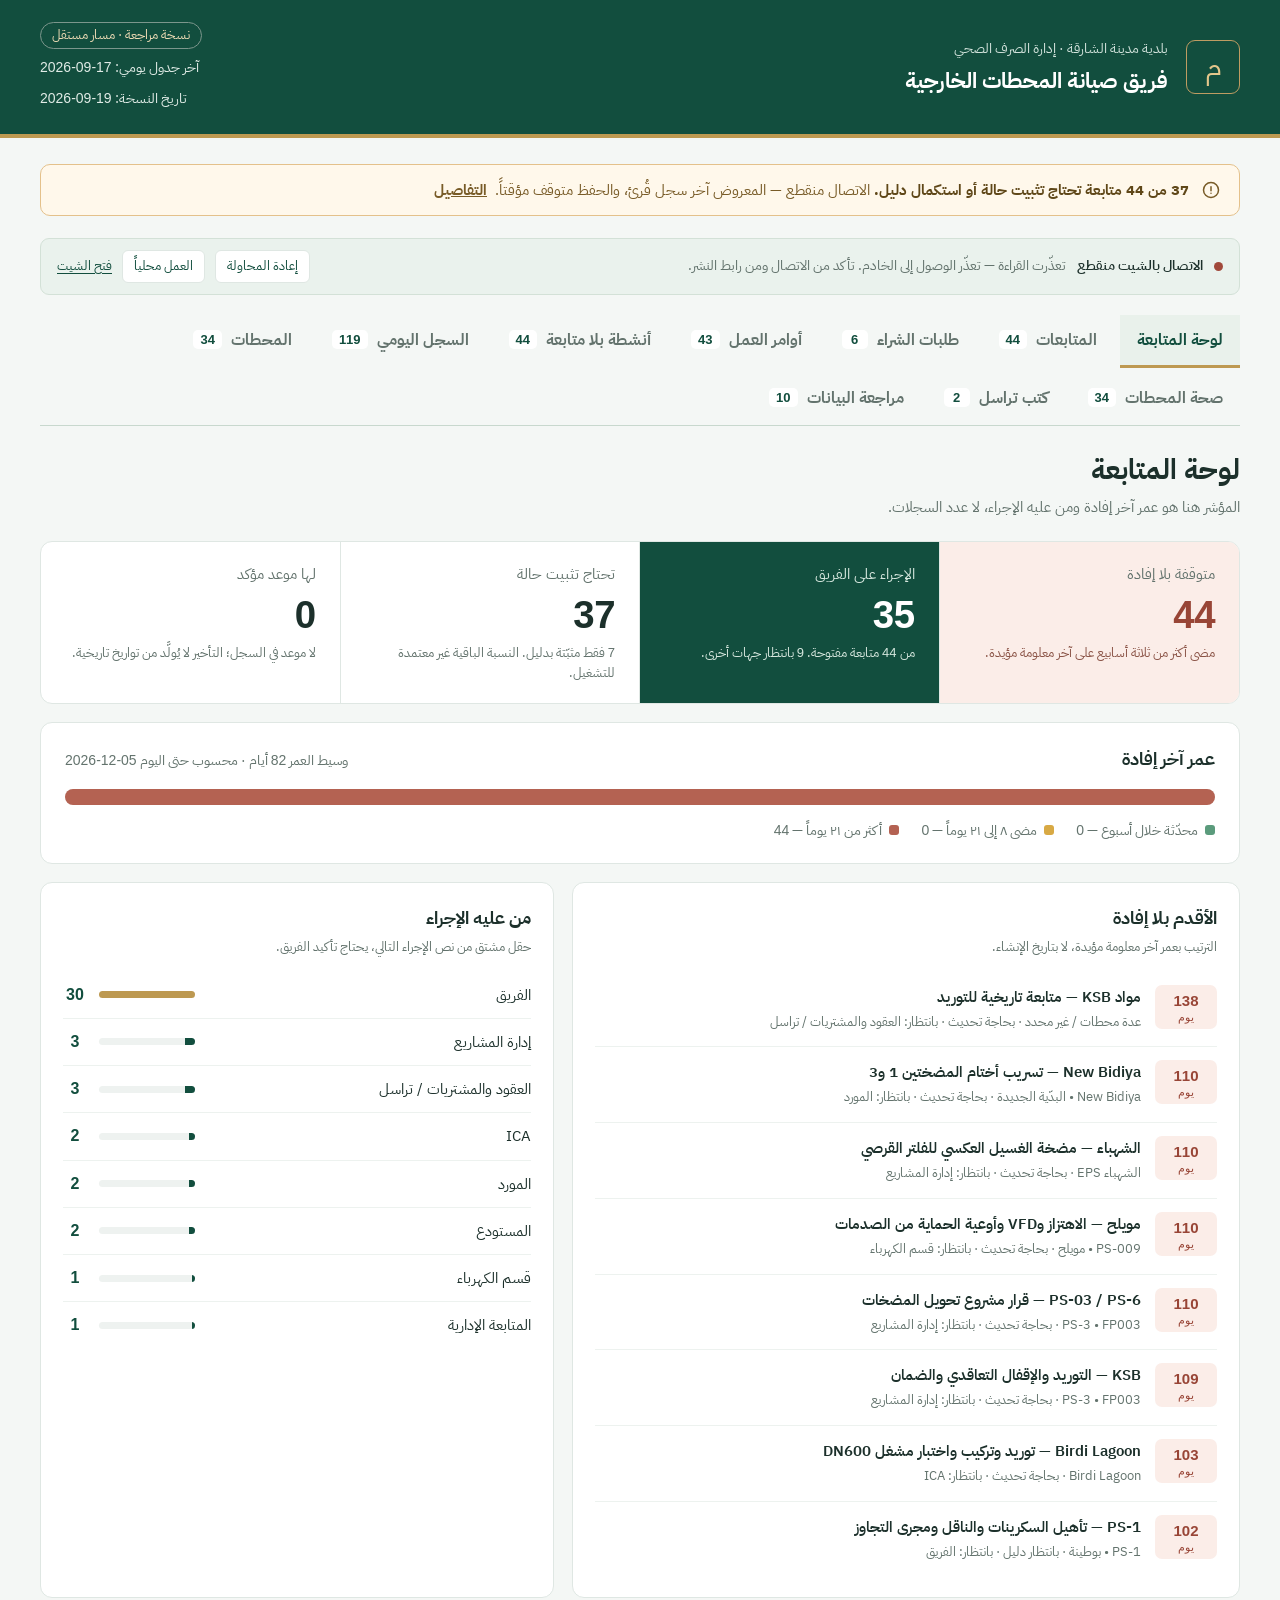
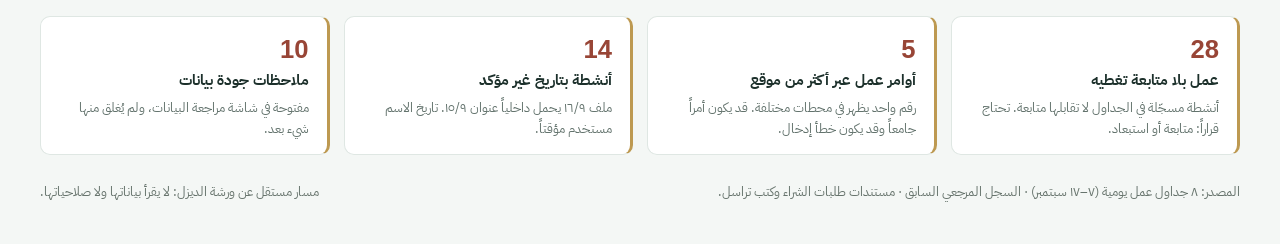
==== commit 1bbd9c25: "إصلاح أربعة عيوب تشغيلية من مراجعة الفريق **مؤقت التحديث كان يُسقط الجلسة.** الدالتان تفحصان !timer " ====
--- a/stations/index.html
+++ b/stations/index.html
@@ -35,7 +35,10 @@
   <div class="review-banner">
     <svg viewBox="0 0 24 24" aria-hidden="true"><circle cx="12" cy="12" r="9"/><path d="M12 8v5M12 16h.01"/></svg>
     <p style="margin:0"><strong><span id="banner-counts"></span> متابعة تحتاج تثبيت حالة أو استكمال دليل.</strong>
-      الأرقام هنا للمراجعة وترتيب الأفكار، وليست بيانات تشغيل حية ولا إثباتاً للجاهزية.</p>
+      <span id="banner-mode">…</span>
+      <button type="button" class="banner-more" id="banner-toggle" aria-expanded="false">التفاصيل</button>
+      <span id="banner-detail" hidden>الحالات غير المثبتة لا تعني جاهزية المعدات، ولا إثباتاً لاعتماد
+      تراسل أو صدور LPO. إنجاز النشاط اليومي لا يساوي إغلاق المتابعة.</span></p>
   </div>
 
   <div class="review-banner local" id="local-state" hidden>
--- a/stations/stations.css
+++ b/stations/stations.css
@@ -263,3 +263,46 @@
 .sync-dot.pending{background:#a07b37}
 /* حين يكون الشيت هو المصدر، التحرير يتم هناك لا هنا. */
 body[data-source="sheet"] .review-banner.local{display:none}
+
+/* ————————————————————————————— شريط الأقسام على الجوال —————————————————————————————
+   عشرة أقسام تتوزع على أربعة صفوف في 390 بكسل، فيصير الوصول للمحتوى تمريراً طويلاً.
+   شريط أفقي واحد يُبقي كل قسم على بُعد ضغطة، بلا قائمة «المزيد» تُخفي نصفها. */
+@media (max-width:760px){
+  .tabs{flex-wrap:nowrap;overflow-x:auto;overflow-y:hidden;scroll-snap-type:x proximity;
+    -webkit-overflow-scrolling:touch;scrollbar-width:none;margin-bottom:18px;
+    /* تدرّج عند الحافة يقول إن خلفها المزيد. */
+    -webkit-mask-image:linear-gradient(to left,transparent 0,#000 18px);
+    mask-image:linear-gradient(to left,transparent 0,#000 18px)}
+  .tabs::-webkit-scrollbar{display:none}
+  .tabs button{flex:0 0 auto;scroll-snap-align:start;padding:11px 13px;font-size:.9375rem}
+  .review-banner{padding:10px 14px;font-size:.875rem;align-items:flex-start}
+  .review-banner svg{margin-top:3px}
+}
+
+/* زر «التفاصيل» داخل اللافتة: يفتح التحذير الطويل بدل أن يشغل سطرين دائماً. */
+.banner-more{background:transparent;color:#785b27;font-weight:700;text-decoration:underline;
+  padding:0 4px;font-size:inherit;min-height:0}
+.banner-more:hover{color:#5f4718}
+
+/* ———————————————————————————————— ملف المحطة ————————————————————————————————
+   البطاقة مدخل لا لوحة: الضغط يفتح ما يخص الموقع في مكان واحد. */
+.station-card{padding:0;overflow:hidden}
+.card-open{display:block;width:100%;text-align:start;background:transparent;padding:16px 18px;
+  transition:background .16s}
+.card-open:hover{background:#f3f8f5}
+.station-card.is-open{grid-column:1/-1;border-color:var(--green);box-shadow:0 10px 28px -22px rgba(18,78,62,.8)}
+.card-hint{font-size:.8125rem;color:var(--green);font-weight:700;margin-inline-start:auto}
+.station-card .badges{display:flex;align-items:center;gap:8px;flex-wrap:wrap}
+
+.station-file{border-top:1px solid var(--line);padding:6px 18px 18px;background:#fbfdfc}
+.station-block{margin-top:14px}
+.station-block h5{margin:0 0 7px;font-size:.9375rem;color:var(--green);
+  padding-bottom:5px;border-bottom:1px solid var(--line)}
+.station-list{margin:0;padding:0;list-style:none}
+.station-list li{display:flex;align-items:center;justify-content:space-between;gap:12px;
+  padding:8px 0;border-bottom:1px solid #eef3f0}
+.station-list li:last-child{border-bottom:0}
+.station-list-main{min-width:0}
+.station-list-main b{display:block;color:var(--ink);font-size:.9375rem;font-weight:600}
+.station-list-main span{display:block;font-size:.8125rem;color:var(--muted)}
+.station-empty{margin:14px 0 0;color:var(--muted);font-size:.9375rem}
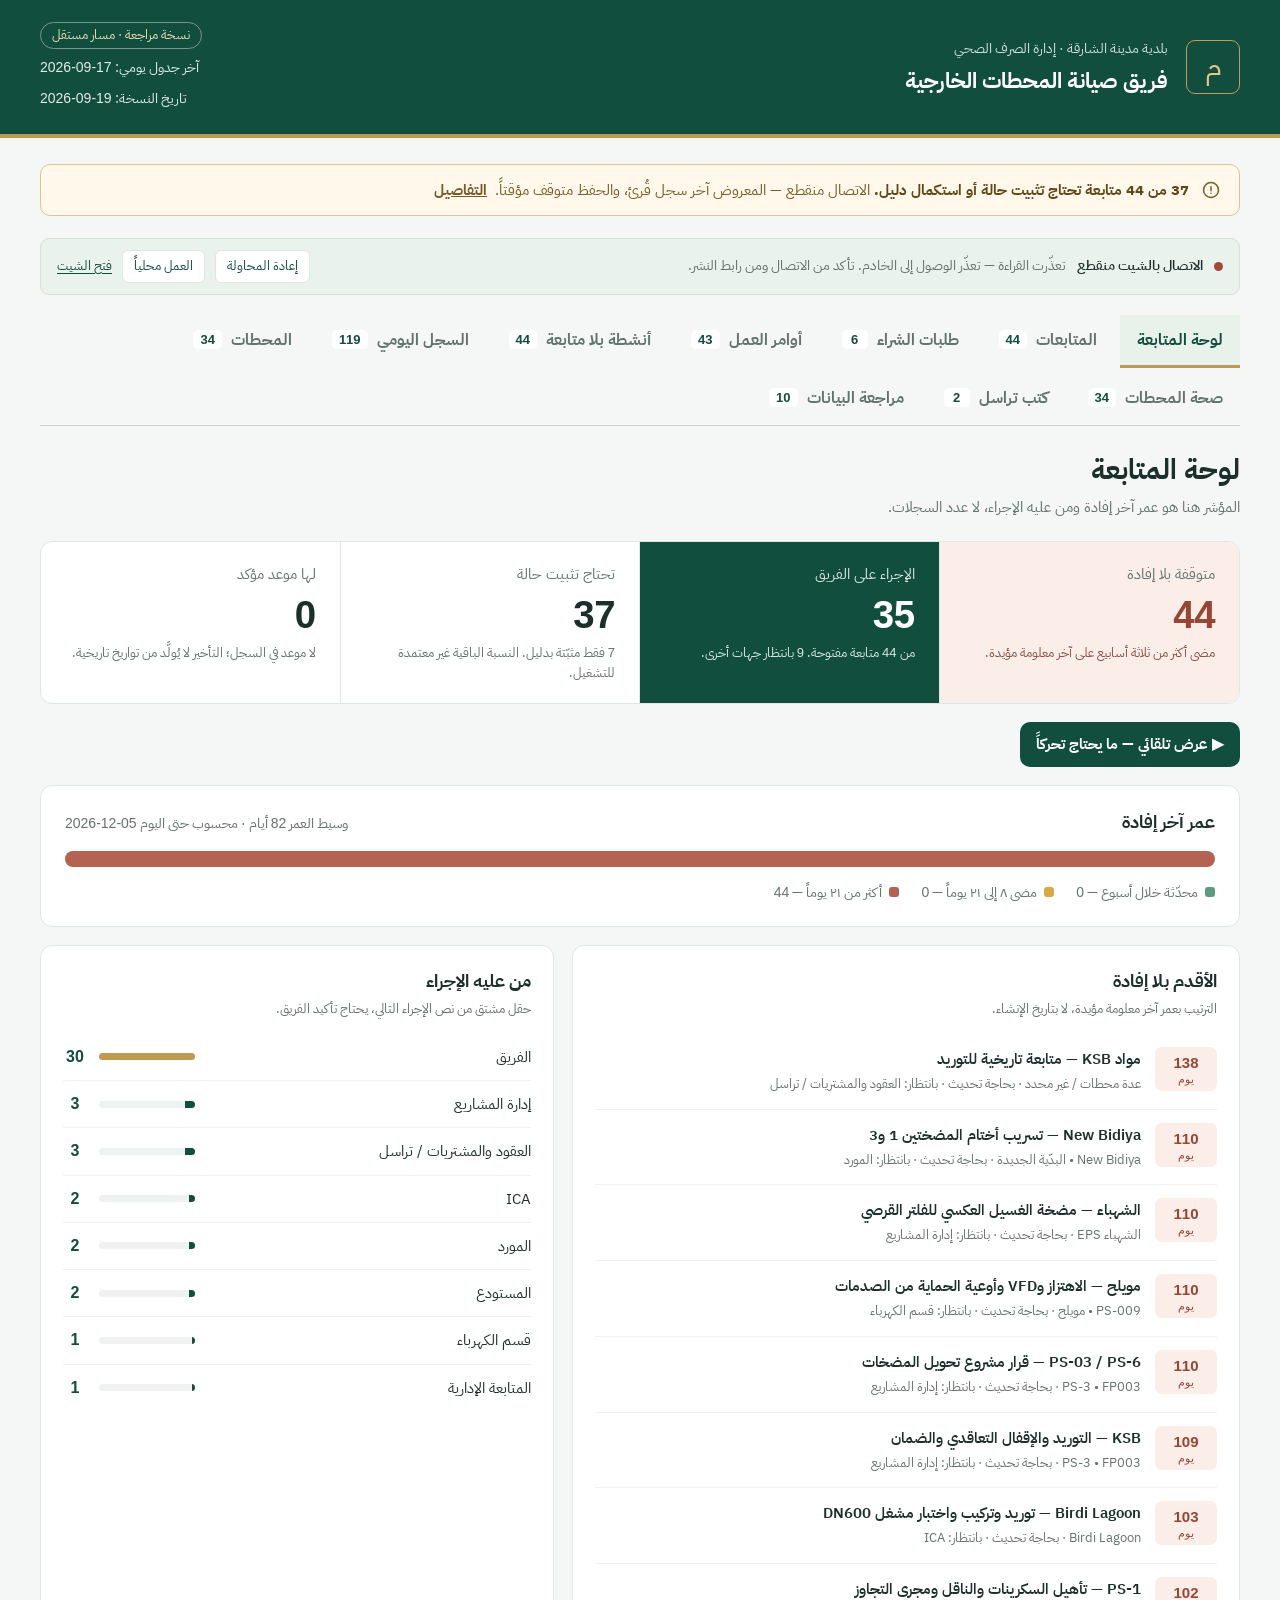
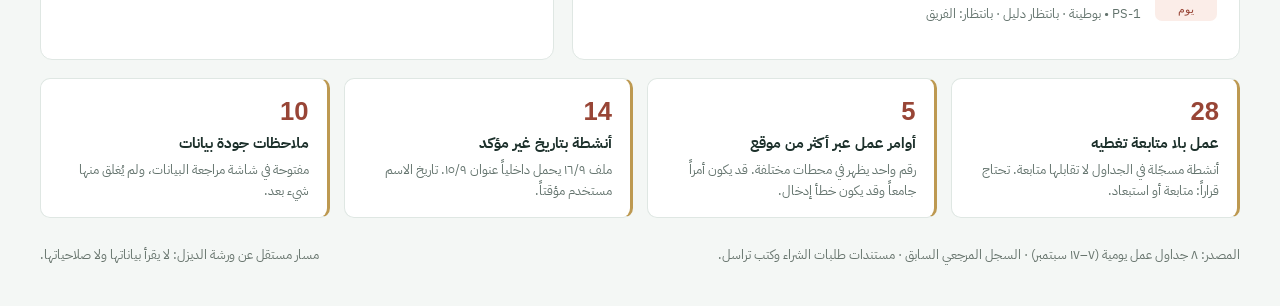
==== commit 212d3fa0: "عرضان تلقائيان: كلام متحرك، وكرة تتسطّح إلى خريطة برنامجان منفصلان لا واحد بتبويبين. جمهور المتابعات" ====
--- a/stations/index.html
+++ b/stations/index.html
@@ -12,6 +12,7 @@
 <link rel="stylesheet" href="https://fonts.googleapis.com/css2?family=IBM+Plex+Sans+Arabic:wght@400;500;600;700&display=swap">
 <link rel="stylesheet" href="./stations.css">
 <link rel="stylesheet" href="./health.css">
+<link rel="stylesheet" href="./present.css">
 </head>
 <body>
 <header class="masthead">
@@ -135,6 +136,8 @@
 <script src="./health-data.js"></script>
 <script src="./health-model.js"></script>
 <script src="./health.js"></script>
+<script src="./present.js"></script>
+<script src="./present-stations.js"></script>
 <script src="./app.js"></script>
 <script src="./editor.js"></script>
 <script src="./sheets.js"></script>
--- a/stations/health.css
+++ b/stations/health.css
@@ -243,3 +243,32 @@
 /* زر التبويب: يحمل زرقة الشاشة التي يفتحها، فيُعرف قبل الضغط. */
 .tabs .tab-health[aria-selected=true]{color:#0b3f6e;border-bottom-color:#2d82c4;background:#eef5fb}
 .tabs .tab-health:hover{color:#12598f}
+
+/* ———————————————————————— بطاقة أصل: مضخة أو خط ————————————————————————
+   الجدول لا يصلح هنا: الصف الواحد فيه خمس حالات وثماني مواصفات وملاحظة
+   وإجراء ومصدر، وعلى الجوال يصير تمريراً أفقياً لا يُقرأ. */
+.hm-asset{border:1px solid var(--hb-line);border-radius:10px;padding:13px 15px;
+  background:#fff;margin-bottom:10px}
+.hm-asset:last-child{margin-bottom:0}
+.hm-asset-head{display:flex;align-items:baseline;justify-content:space-between;gap:10px;flex-wrap:wrap}
+.hm-asset-head b{color:var(--hb-ink);font-size:.9375rem}
+.hm-asset-id{font-family:Arial,sans-serif;font-size:.75rem;color:#8296a6;
+  background:var(--hb-pale);border-radius:5px;padding:1px 7px}
+.hm-asset-states{display:flex;flex-wrap:wrap;gap:5px;margin:9px 0}
+/* القيمة التي لا تعرفها المفردات تُعلَّم ولا تُخفى. */
+.hm-chip.unknown{border:1px dashed #c9a463}
+
+.hm-asset-spec{display:grid;grid-template-columns:repeat(auto-fit,minmax(138px,1fr));
+  gap:7px 14px;margin:0}
+.hm-asset-spec>div{min-width:0}
+.hm-asset-spec dt{font-size:.75rem;color:#7690a8;margin:0}
+.hm-asset-spec dd{margin:0;font-size:.875rem;color:var(--hb-ink);word-break:break-word}
+
+.hm-asset-note{margin:10px 0 0;font-size:.8125rem;color:#5b7183;line-height:1.75;
+  background:var(--hb-pale);border-radius:7px;padding:8px 11px}
+.hm-asset-next{margin:8px 0 0;font-size:.8125rem;color:#6b4f1d;
+  background:#fdf7ec;border-radius:7px;padding:8px 11px}
+.hm-asset-next b{color:#5a4217}
+.hm-asset .hm-src{margin:8px 0 0;display:block}
+.hm-asset .hm-src a{color:var(--hb-2)}
+.hm-badge.site{background:#f2f4f6;color:#5b7183;border:1px solid #d7dee4}
--- a/stations/present.css
+++ b/stations/present.css
@@ -0,0 +1,246 @@
+/**
+ * وضع العرض — شاشة كاملة، بلا بطاقات.
+ *
+ * البطاقة تُقرأ بالعين القريبة؛ وشاشة الجدار تُقرأ من خمسة أمتار. لذلك الكلام
+ * هنا كبير ومتحرك، والمعلومة الواحدة تملأ المشهد بدل أن تتزاحم ست بطاقات.
+ *
+ * التأثيرات مكتوبة هنا خاماً لا منقولة: مكتبات React المشار إليها تحتاج بناءً
+ * واعتماديات، والموقع بلا خطوة بناء. الفكرة تُستلهم، والكود يُكتب.
+ *
+ * كل حركة لها مقابل في المعنى: الظهور يعني «هذا جديد»، والعدّاد يعني «هذا رقم
+ * يُقرأ لا يُلمح»، والنبض يعني «هذا متأخر». ولا حركة بلا سبب.
+ */
+
+.pv{
+  --pv-bg:#07172b; --pv-bg-2:#0b3f6e; --pv-ink:#f2f8fd; --pv-dim:#9dbdd8;
+  --pv-line:rgba(255,255,255,.14);
+  --pv-ok:#39c2a8; --pv-warn:#e8b45c; --pv-high:#f2705f; --pv-calm:#7fb2e0;
+  position:fixed;inset:0;z-index:90;border:0;padding:0;margin:0;max-width:none;max-height:none;
+  width:100vw;height:100dvh;background:var(--pv-bg);color:var(--pv-ink);overflow:hidden;
+  font-family:"IBM Plex Sans Arabic",Tahoma,"Segoe UI",Arial,sans-serif;
+}
+.pv::backdrop{background:#04101e}
+.pv[hidden]{display:none!important}
+
+/* الشفق: طبقتان تتحركان ببطء مختلف فلا يتكرر الشكل بوضوح. */
+.pv-aurora{position:absolute;inset:-25%;pointer-events:none;opacity:.55;
+  background:
+    radial-gradient(38% 46% at 22% 28%,rgba(45,130,196,.5),transparent 62%),
+    radial-gradient(34% 42% at 78% 68%,rgba(57,194,168,.35),transparent 64%),
+    radial-gradient(46% 50% at 58% 14%,rgba(11,63,110,.7),transparent 66%);
+  animation:pv-drift 34s ease-in-out infinite alternate}
+.pv-aurora.slow{opacity:.35;animation-duration:52s;animation-direction:alternate-reverse}
+@keyframes pv-drift{
+  0%{transform:translate3d(-3%,-2%,0) scale(1)}
+  50%{transform:translate3d(2%,3%,0) scale(1.08)}
+  100%{transform:translate3d(4%,-3%,0) scale(1.03)}
+}
+/* شبكة خافتة تعطي الشاشة عمقاً بلا أن تُقرأ كمحتوى. */
+.pv-grid{position:absolute;inset:0;pointer-events:none;opacity:.3;
+  background-image:linear-gradient(var(--pv-line) 1px,transparent 1px),
+    linear-gradient(90deg,var(--pv-line) 1px,transparent 1px);
+  background-size:76px 76px;
+  -webkit-mask-image:radial-gradient(70% 60% at 50% 45%,#000,transparent 78%);
+  mask-image:radial-gradient(70% 60% at 50% 45%,#000,transparent 78%)}
+
+/* ————————————————————————————————— الهيكل ————————————————————————————————— */
+.pv-stage{position:relative;height:100%;display:grid;grid-template-rows:auto 1fr auto;
+  padding:26px 46px 18px;gap:12px}
+.pv-top{display:flex;align-items:center;justify-content:space-between;gap:18px;
+  color:var(--pv-dim);font-size:.9375rem}
+.pv-top b{color:var(--pv-ink);font-weight:600}
+.pv-scope{border:1px solid var(--pv-line);border-radius:30px;padding:3px 14px;font-size:.8125rem}
+.pv-body{position:relative;min-height:0;display:grid;place-items:center}
+.pv-scene{position:absolute;inset:0;display:grid;place-items:center;
+  padding:0 10px;text-align:center;pointer-events:none}
+.pv-scene[hidden]{display:none}
+
+/* ———————————————————————————— الكلام المتحرك ————————————————————————————
+   بدل البطاقات: السطر يظهر ضبابياً ثم يصفو، مؤخَّراً بحسب ترتيبه. */
+.pv-line{display:block;opacity:0;filter:blur(14px);transform:translateY(22px);
+  animation:pv-reveal .85s cubic-bezier(.2,.75,.25,1) forwards;
+  animation-delay:calc(var(--i,0) * 110ms + var(--d,0ms))}
+@keyframes pv-reveal{to{opacity:1;filter:blur(0);transform:none}}
+
+.pv-eyebrow{font-size:clamp(.875rem,1.5vw,1.125rem);color:var(--pv-calm);letter-spacing:.06em}
+.pv-head{font-size:clamp(1.75rem,4.6vw,4rem);font-weight:700;line-height:1.25;margin:0;
+  text-wrap:balance;max-width:22ch}
+.pv-sub{font-size:clamp(1rem,1.9vw,1.6rem);color:var(--pv-dim);line-height:1.7;
+  max-width:42ch;margin-inline:auto}
+
+/* الرقم الضخم: هو المشهد، والكلمة تحته تفسّره. */
+.pv-figure{font-family:Arial,sans-serif;font-variant-numeric:tabular-nums;
+  font-size:clamp(4.5rem,17vw,15rem);font-weight:700;line-height:.92;
+  background:linear-gradient(180deg,#fff 12%,#8dc6f0 96%);
+  -webkit-background-clip:text;background-clip:text;color:transparent;
+  filter:drop-shadow(0 12px 40px rgba(45,130,196,.35))}
+.pv-figure.warn{background:linear-gradient(180deg,#ffe6bd 12%,#e8b45c 96%);
+  -webkit-background-clip:text;background-clip:text}
+.pv-figure.high{background:linear-gradient(180deg,#ffd9d2 12%,#f2705f 96%);
+  -webkit-background-clip:text;background-clip:text}
+.pv-unit{font-size:clamp(1.05rem,2.3vw,2rem);color:var(--pv-dim);margin-top:-.2em}
+
+/* لمعة تمر على النص مرة كل دورة — تجذب العين للرقم الحاسم. */
+.pv-shine{position:relative;overflow:hidden}
+.pv-shine::after{content:'';position:absolute;inset:0;pointer-events:none;
+  background:linear-gradient(105deg,transparent 38%,rgba(255,255,255,.55) 50%,transparent 62%);
+  transform:translateX(-120%);animation:pv-shine 3.6s ease-in-out 1.1s infinite}
+@keyframes pv-shine{0%{transform:translateX(-120%)}55%,100%{transform:translateX(120%)}}
+
+/* ————————————————————————————— قوائم متحركة ————————————————————————————— */
+.pv-rows{display:grid;gap:10px;width:min(1000px,88vw);text-align:start}
+.pv-row{display:grid;grid-template-columns:auto 1fr auto;align-items:center;gap:16px;
+  padding:14px 20px;border:1px solid var(--pv-line);border-radius:14px;
+  background:rgba(255,255,255,.045);backdrop-filter:blur(6px);
+  opacity:0;transform:translateY(16px) scale(.985);
+  animation:pv-row-in .6s cubic-bezier(.2,.8,.25,1) forwards;
+  animation-delay:calc(var(--i,0) * 130ms + 150ms)}
+@keyframes pv-row-in{to{opacity:1;transform:none}}
+.pv-row-rank{font-family:Arial,sans-serif;color:var(--pv-dim);font-size:1.0625rem;min-width:2ch}
+.pv-row-main{min-width:0}
+.pv-row-main b{display:block;font-size:clamp(1rem,1.5vw,1.375rem);font-weight:600;
+  overflow:hidden;text-overflow:ellipsis;white-space:nowrap}
+.pv-row-main span{display:block;color:var(--pv-dim);font-size:.9375rem;margin-top:2px}
+.pv-row-age{font-family:Arial,sans-serif;font-size:clamp(1.3rem,2.6vw,2.2rem);font-weight:700;
+  white-space:nowrap}
+.pv-row-age small{font-size:.5em;color:var(--pv-dim);margin-inline-start:5px}
+.pv-row.high .pv-row-age{color:var(--pv-high)}
+.pv-row.warn .pv-row-age{color:var(--pv-warn)}
+.pv-row.ok .pv-row-age{color:var(--pv-ok)}
+
+/* أعمدة النسبة: الطول هو الرقم، لا اللون وحده. */
+.pv-bars{display:grid;gap:16px;width:min(880px,86vw)}
+.pv-bar{opacity:0;animation:pv-row-in .6s ease forwards;
+  animation-delay:calc(var(--i,0) * 150ms + 200ms)}
+.pv-bar-top{display:flex;justify-content:space-between;align-items:baseline;
+  font-size:clamp(.95rem,1.5vw,1.25rem);margin-bottom:7px}
+.pv-bar-top b{font-family:Arial,sans-serif;font-size:1.3em}
+.pv-bar-track{height:15px;border-radius:30px;background:rgba(255,255,255,.1);overflow:hidden}
+.pv-bar-fill{display:block;height:100%;border-radius:30px;width:0;
+  background:linear-gradient(90deg,#2d82c4,#7fd0e8);
+  animation:pv-fill 1.15s cubic-bezier(.22,.9,.3,1) forwards;
+  animation-delay:calc(var(--i,0) * 150ms + 380ms)}
+.pv-bar.high .pv-bar-fill{background:linear-gradient(90deg,#c8503f,#f2705f)}
+.pv-bar.warn .pv-bar-fill{background:linear-gradient(90deg,#c08a34,#e8b45c)}
+.pv-bar.ok .pv-bar-fill{background:linear-gradient(90deg,#1d7f6d,#39c2a8)}
+@keyframes pv-fill{to{width:var(--w,0%)}}
+
+/* سحابة كلمات: حجم الكلمة من وزنها في السجل. */
+.pv-cloud{display:flex;flex-wrap:wrap;gap:10px 26px;justify-content:center;align-items:baseline;
+  width:min(1050px,90vw)}
+.pv-word{opacity:0;animation:pv-reveal .7s ease forwards;
+  animation-delay:calc(var(--i,0) * 95ms + 150ms);
+  font-size:calc(1rem + var(--w,1) * 2.1vw);font-weight:600;color:var(--pv-ink)}
+.pv-word small{font-family:Arial,sans-serif;color:var(--pv-dim);font-size:.55em;
+  margin-inline-start:7px}
+.pv-word.dim{color:var(--pv-dim)}
+
+/* ————————————————————————————— مشهد المحطات ————————————————————————————— */
+.pv-globe-wrap{position:relative;display:grid;place-items:center;width:100%;height:100%}
+.pv-globe{width:min(74vmin,660px);height:min(74vmin,660px);display:block}
+/* حلقة تدور حول الكرة: إحساس المدار بلا حساب ثلاثي الأبعاد إضافي. */
+.pv-orbit{position:absolute;width:min(88vmin,780px);height:min(88vmin,780px);
+  border:1px solid var(--pv-line);border-radius:50%;pointer-events:none;
+  animation:pv-spin 26s linear infinite}
+.pv-orbit::before{content:'';position:absolute;top:-4px;left:50%;width:8px;height:8px;
+  border-radius:50%;background:var(--pv-ok);box-shadow:0 0 16px 4px rgba(57,194,168,.6)}
+@keyframes pv-spin{to{transform:rotate(360deg)}}
+
+/* لوحة بيانات المحطة: ميل خفيف يوحي بالعمق، بلا مكتبة ثلاثية الأبعاد. */
+.pv-panel{position:absolute;inset-inline-end:5%;top:50%;width:min(430px,40vw);
+  transform:translateY(-50%) perspective(1100px) rotateY(9deg) rotateX(2deg);
+  transform-origin:center right;text-align:start;
+  border:1px solid var(--pv-line);border-radius:18px;padding:22px 26px;
+  background:linear-gradient(150deg,rgba(13,44,71,.92),rgba(7,23,43,.86));
+  box-shadow:0 30px 70px -40px #000, inset 0 1px 0 rgba(255,255,255,.08);
+  backdrop-filter:blur(10px);
+  animation:pv-panel-in .7s cubic-bezier(.2,.8,.25,1) both}
+@keyframes pv-panel-in{
+  from{opacity:0;transform:translateY(-50%) perspective(1100px) rotateY(24deg) translateX(40px)}
+  to{opacity:1;transform:translateY(-50%) perspective(1100px) rotateY(9deg) rotateX(2deg)}
+}
+.pv-panel h3{margin:0 0 4px;font-size:clamp(1.1rem,1.9vw,1.6rem);line-height:1.4}
+.pv-panel .pv-panel-id{font-family:Arial,sans-serif;font-size:.8125rem;color:var(--pv-dim)}
+.pv-panel-states{display:flex;flex-wrap:wrap;gap:6px;margin:14px 0}
+.pv-tag{font-size:.8125rem;border-radius:30px;padding:3px 11px;
+  background:rgba(255,255,255,.1);color:var(--pv-dim)}
+.pv-tag.ok{background:rgba(57,194,168,.18);color:#8ee2d2}
+.pv-tag.warn{background:rgba(232,180,92,.18);color:#f3d8a6}
+.pv-tag.high{background:rgba(242,112,95,.2);color:#ffb8ac}
+.pv-panel-grid{display:grid;grid-template-columns:1fr 1fr;gap:12px 18px;margin-top:6px}
+.pv-panel-grid dt{font-size:.75rem;color:var(--pv-dim);margin:0}
+.pv-panel-grid dd{margin:0;font-size:1.0625rem;font-weight:600}
+.pv-panel-note{margin:14px 0 0;font-size:.875rem;color:var(--pv-dim);line-height:1.7;
+  border-top:1px solid var(--pv-line);padding-top:12px}
+
+.pv-schematic{position:absolute;inset-block-start:16px;inset-inline-start:50%;
+  transform:translateX(50%);font-size:.8125rem;color:var(--pv-warn);
+  border:1px dashed rgba(232,180,92,.5);border-radius:30px;padding:4px 16px;
+  background:rgba(232,180,92,.08)}
+
+/* ————————————————————————————— الشريط السفلي ————————————————————————————— */
+.pv-foot{display:flex;align-items:center;justify-content:space-between;gap:16px;
+  color:var(--pv-dim);font-size:.875rem}
+.pv-progress{position:absolute;inset-inline:0;bottom:0;height:3px;background:rgba(255,255,255,.1)}
+.pv-progress span{display:block;height:100%;width:0;background:linear-gradient(90deg,#2d82c4,#39c2a8)}
+.pv-dots{display:flex;gap:7px}
+.pv-dot{width:7px;height:7px;border-radius:50%;background:rgba(255,255,255,.22);
+  transition:background .3s,transform .3s}
+.pv-dot.on{background:var(--pv-ok);transform:scale(1.5)}
+
+.pv-controls{display:flex;gap:8px;align-items:center}
+.pv-controls button,.pv-controls select{background:rgba(255,255,255,.08);color:var(--pv-ink);
+  border:1px solid var(--pv-line);border-radius:9px;padding:7px 14px;font-size:.875rem;
+  min-height:40px;cursor:pointer}
+.pv-controls button:hover{background:rgba(255,255,255,.16)}
+.pv-controls button:focus-visible,.pv-controls select:focus-visible{
+  outline:3px solid var(--pv-ok);outline-offset:2px}
+
+/* زر فتح العرض في الشاشة نفسها */
+.present-open{display:inline-flex;align-items:center;gap:8px;background:#0b3f6e;color:#fff;
+  border-radius:10px;padding:9px 16px;font-weight:700;font-size:.9375rem;min-height:42px}
+.present-open:hover{background:#12598f}
+.present-open.green{background:#124e3e}
+.present-open.green:hover{background:#176350}
+
+/* ————————————————————————————————— الجوال ————————————————————————————————— */
+@media (max-width:760px){
+  .pv-stage{padding:12px 14px 10px;gap:8px}
+  /* الترويسة تُقصّ على 390 بكسل إن بقيت سطراً واحداً: تُلفّ وتصغر. */
+  .pv-top{font-size:.75rem;flex-wrap:wrap;gap:4px 10px;line-height:1.5}
+  .pv-scope{padding:2px 9px;font-size:.6875rem}
+  .pv-rows{width:94vw}
+  .pv-row{grid-template-columns:1fr auto;padding:11px 14px;gap:10px}
+  .pv-row-rank{display:none}
+  .pv-bars,.pv-cloud{width:92vw}
+  .pv-panel{position:static;width:92vw;transform:none;margin-top:16px;animation-name:pv-reveal;
+    padding:16px 18px}
+  .pv-panel-grid{grid-template-columns:1fr 1fr;gap:9px 14px}
+  .pv-globe{width:72vmin;height:72vmin}
+  .pv-orbit{width:84vmin;height:84vmin}
+  .pv-schematic{font-size:.6875rem;padding:3px 10px;max-width:92vw;text-align:center}
+
+  /* الأزرار كانت تُقصّ: تُلفّ في سطرين، والتعليق يأخذ سطره. */
+  .pv-foot{flex-wrap:wrap;gap:8px;justify-content:center}
+  .pv-foot #pv-caption{order:-1;flex:1 1 100%;text-align:center;font-size:.8125rem}
+  .pv-dots{order:2}
+  .pv-controls{order:1;flex:1 1 100%;justify-content:center;flex-wrap:wrap}
+  .pv-controls button,.pv-controls select{padding:6px 11px;font-size:.8125rem;min-height:38px}
+}
+
+/* شاشة ضيقة جداً: ما لا يُحتاج بالإصبع يختفي، والتنقل يبقى. */
+@media (max-width:420px){
+  .pv-controls #pv-full{display:none}
+  .pv-controls select{max-width:104px}
+}
+
+/* لا حركة لمن طلب ألا تكون: كل شيء يظهر في مكانه النهائي فوراً. */
+@media (prefers-reduced-motion:reduce){
+  .pv *,.pv *::before,.pv *::after{animation:none!important;transition:none!important}
+  .pv-line,.pv-row,.pv-bar,.pv-word,.pv-panel{opacity:1!important;filter:none!important;transform:none!important}
+  .pv-bar-fill{width:var(--w,0%)!important}
+  .pv-panel{transform:translateY(-50%)!important}
+}
+
+/* العنوان الجانبي أضيق من عنوان المنتصف: 22ch تكسر الكلمات حين يجاور الكرة. */
+.pv-head-side{font-size:clamp(1.5rem,3.2vw,2.75rem);max-width:none;text-wrap:pretty}
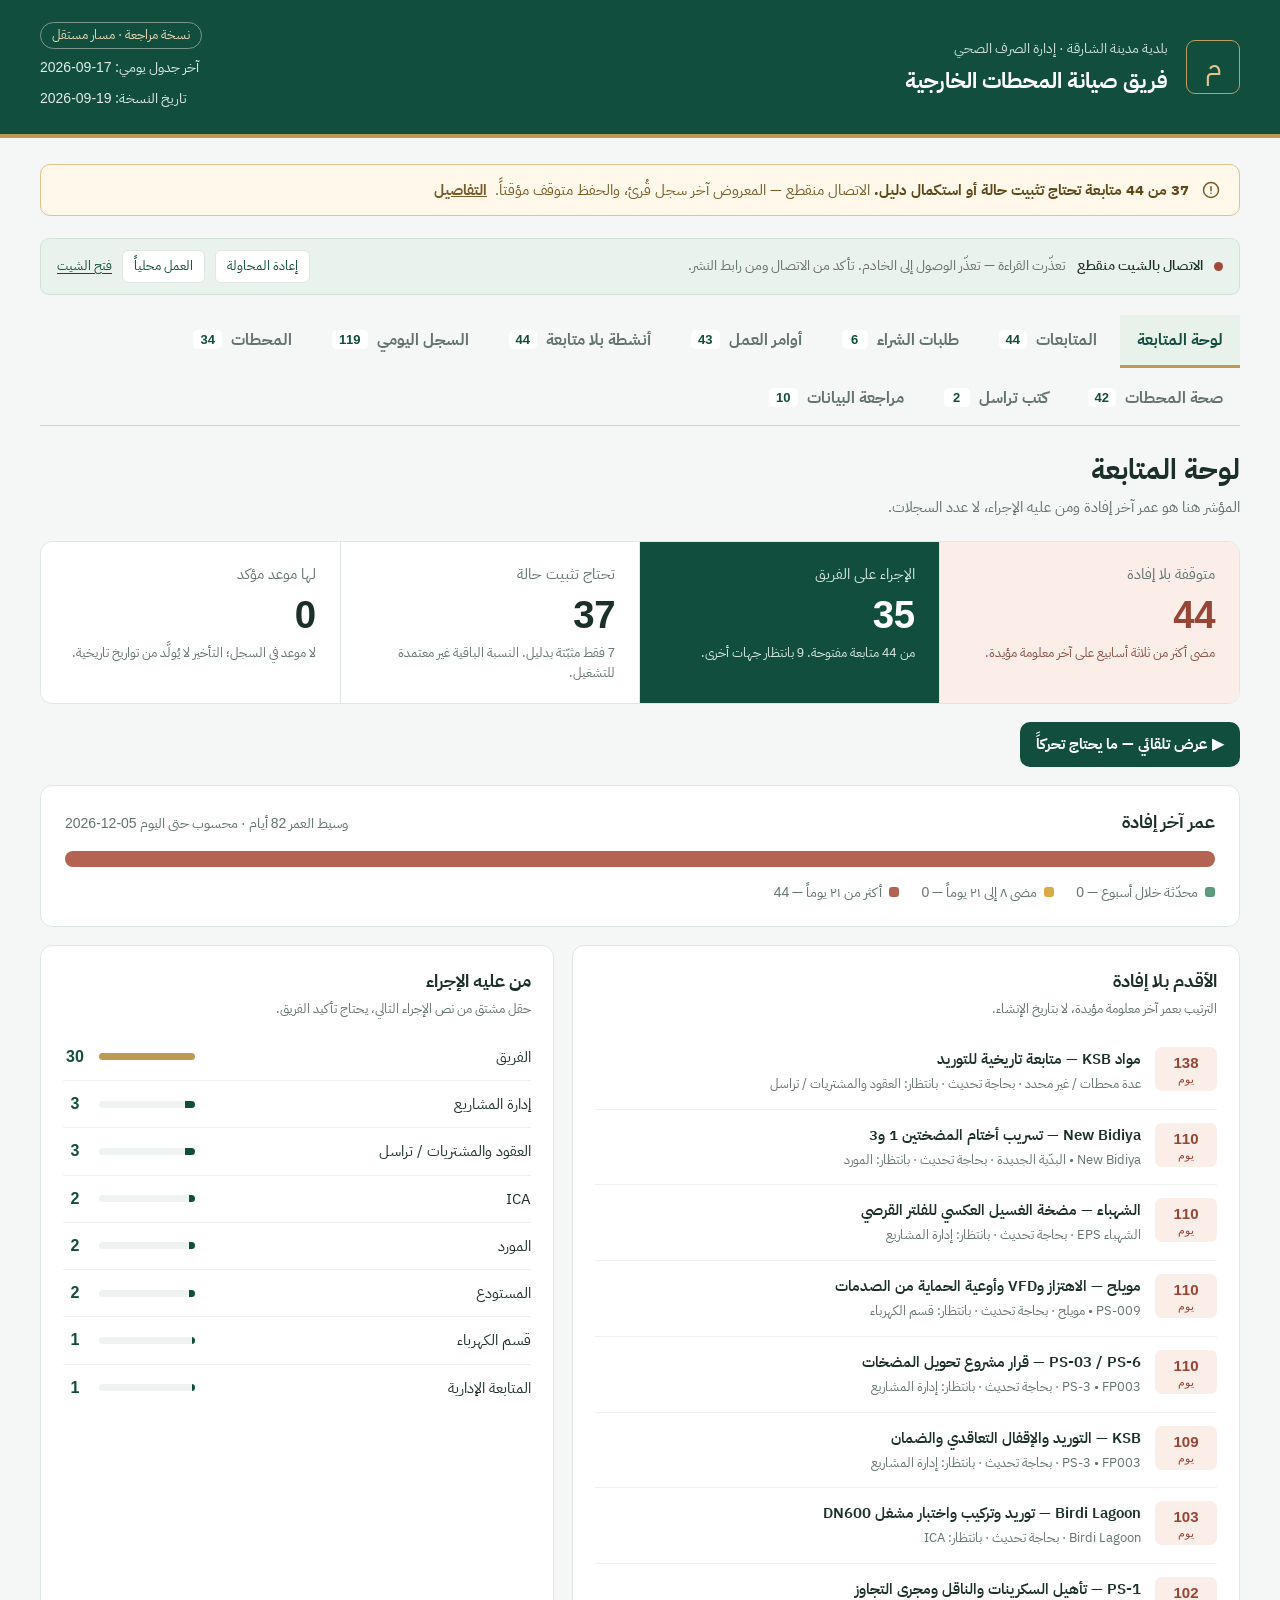
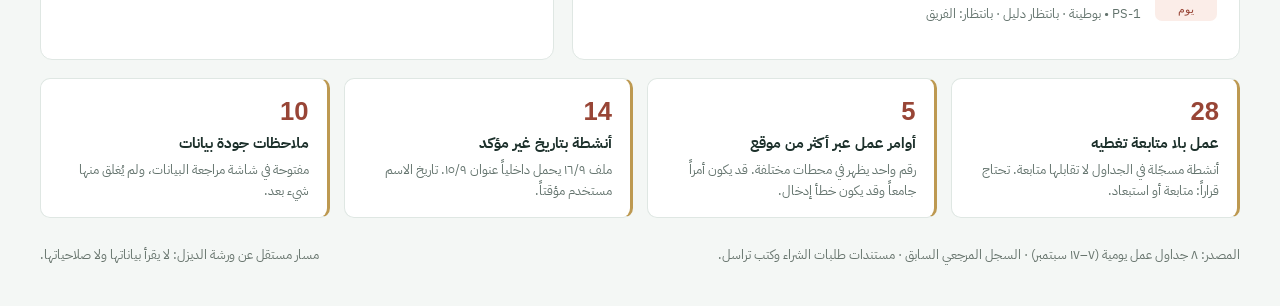
==== commit e705540f: "إحداثيات حقيقية لأحد عشر موقعاً: الخريطة تعمل بلا انتظار الشيت قُرئت من تطبيق مواقع المحطات بصيغة در" ====
--- a/stations/index.html
+++ b/stations/index.html
@@ -134,6 +134,8 @@
 <script src="./api.js"></script>
 <script src="./store.js"></script>
 <script src="./health-data.js"></script>
+<script src="./health-known-coords.js"></script>
+<script src="./health-demo-coords.js"></script>
 <script src="./health-model.js"></script>
 <script src="./health.js"></script>
 <script src="./present.js"></script>
--- a/stations/present.css
+++ b/stations/present.css
@@ -137,7 +137,7 @@
 
 /* ————————————————————————————— مشهد المحطات ————————————————————————————— */
 .pv-globe-wrap{position:relative;display:grid;place-items:center;width:100%;height:100%}
-.pv-globe{width:min(74vmin,660px);height:min(74vmin,660px);display:block}
+.pv-globe{width:100%;height:100%;display:block}
 /* حلقة تدور حول الكرة: إحساس المدار بلا حساب ثلاثي الأبعاد إضافي. */
 .pv-orbit{position:absolute;width:min(88vmin,780px);height:min(88vmin,780px);
   border:1px solid var(--pv-line);border-radius:50%;pointer-events:none;
@@ -216,7 +216,6 @@
   .pv-panel{position:static;width:92vw;transform:none;margin-top:16px;animation-name:pv-reveal;
     padding:16px 18px}
   .pv-panel-grid{grid-template-columns:1fr 1fr;gap:9px 14px}
-  .pv-globe{width:72vmin;height:72vmin}
   .pv-orbit{width:84vmin;height:84vmin}
   .pv-schematic{font-size:.6875rem;padding:3px 10px;max-width:92vw;text-align:center}
 
@@ -244,3 +243,14 @@
 
 /* العنوان الجانبي أضيق من عنوان المنتصف: 22ch تكسر الكلمات حين يجاور الكرة. */
 .pv-head-side{font-size:clamp(1.5rem,3.2vw,2.75rem);max-width:none;text-wrap:pretty}
+
+/* لافتة الإحداثيات التجريبية أشدّ من لافتة الترتيب التخطيطي:
+   الثانية تقول «لا موضع»، والأولى تعرض موضعاً ليس حقيقياً — وهذا أخطر. */
+.pv-schematic.demo{color:#ffb8ac;border-color:rgba(242,112,95,.6);
+  background:rgba(242,112,95,.12);font-weight:600}
+
+/* لافتة تعذّر تحميل الصور: تحت لافتة المصدر لا مكانها. */
+.pv-tiles-note{position:absolute;inset-block-start:52px;inset-inline-start:50%;
+  transform:translateX(50%);font-size:.75rem;color:var(--pv-dim);
+  border:1px solid var(--pv-line);border-radius:30px;padding:3px 13px;
+  background:rgba(4,16,30,.6)}
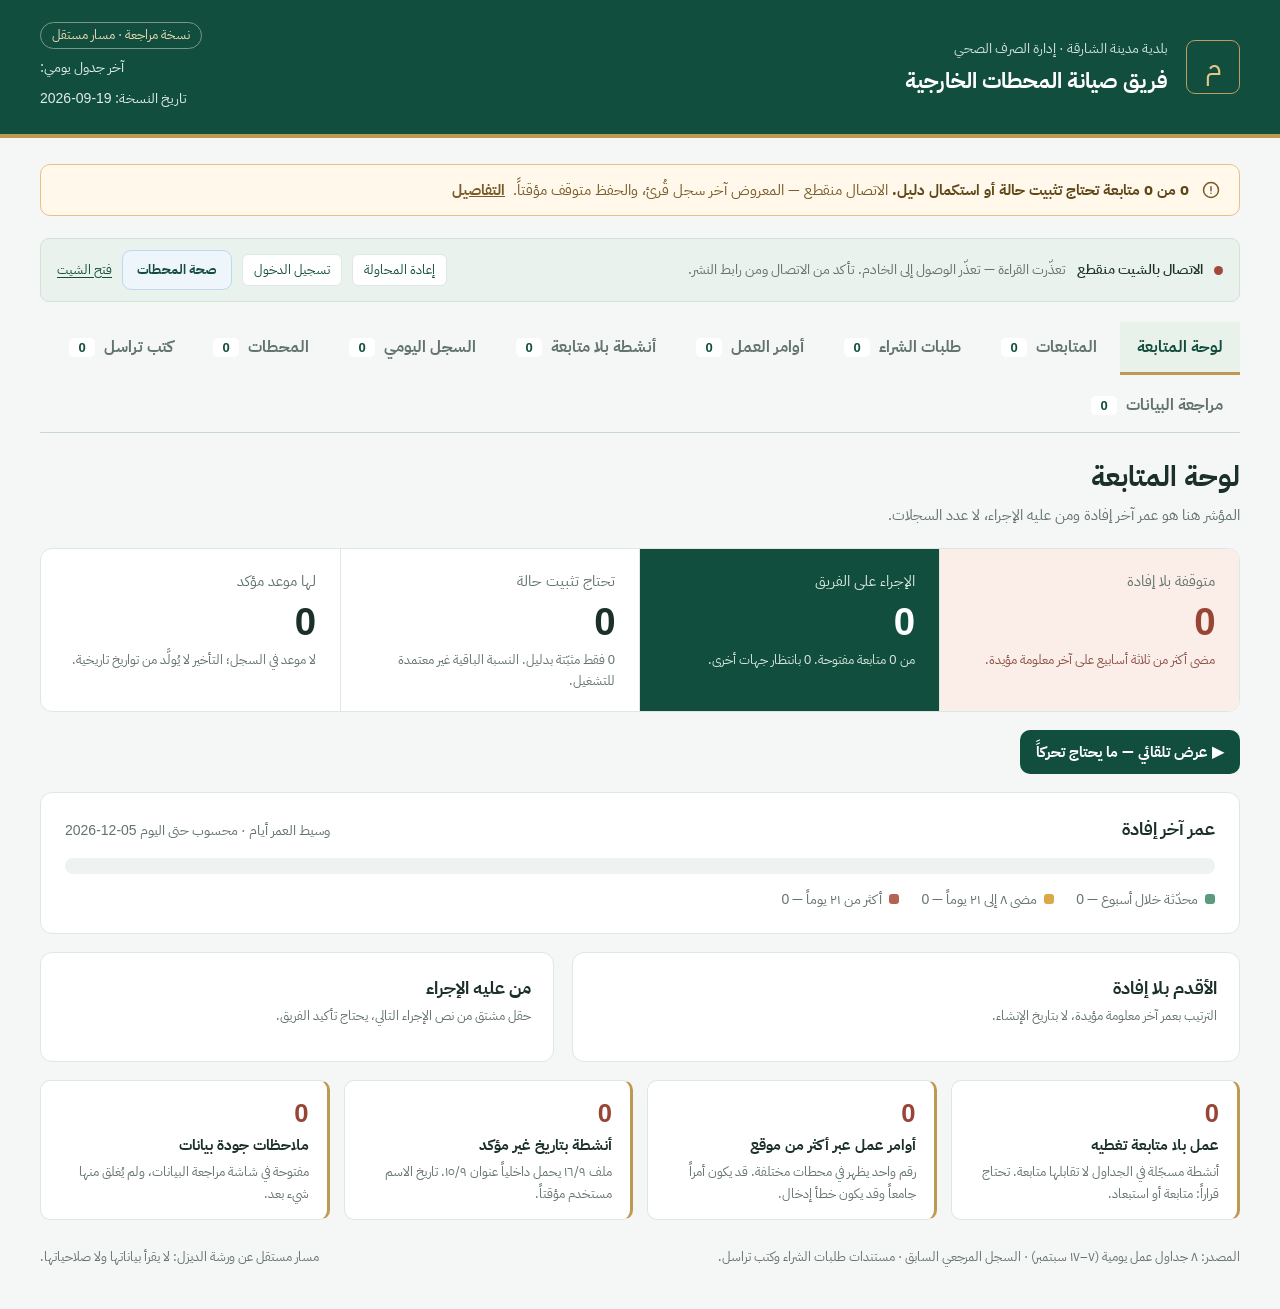
==== commit 55bb5977: "إقفال القراءة، وفصل صحة المحطات، وحذف شعب قسم التشغيل ثلاثة تغييرات طلبها المستخدم، ولكلٍّ أثر يتجاو" ====
--- a/stations/index.html
+++ b/stations/index.html
@@ -11,7 +11,6 @@
 <link rel="preconnect" href="https://fonts.gstatic.com" crossorigin>
 <link rel="stylesheet" href="https://fonts.googleapis.com/css2?family=IBM+Plex+Sans+Arabic:wght@400;500;600;700&display=swap">
 <link rel="stylesheet" href="./stations.css">
-<link rel="stylesheet" href="./health.css">
 <link rel="stylesheet" href="./present.css">
 </head>
 <body>
@@ -70,7 +69,6 @@
     <button type="button" role="tab" data-view="unlinked" aria-selected="false">أنشطة بلا متابعة <span class="tab-count">—</span></button>
     <button type="button" role="tab" data-view="daily" aria-selected="false">السجل اليومي <span class="tab-count">—</span></button>
     <button type="button" role="tab" data-view="stations" aria-selected="false">المحطات <span class="tab-count">—</span></button>
-    <button type="button" role="tab" data-view="health" aria-selected="false" class="tab-health">صحة المحطات <span class="tab-count">—</span></button>
     <button type="button" role="tab" data-view="letters" aria-selected="false">كتب تراسل <span class="tab-count">—</span></button>
     <button type="button" role="tab" data-view="review" aria-selected="false">مراجعة البيانات <span class="tab-count">—</span></button>
   </nav>
@@ -82,7 +80,6 @@
   <div id="view-unlinked" role="tabpanel" hidden></div>
   <div id="view-daily" role="tabpanel" hidden></div>
   <div id="view-stations" role="tabpanel" hidden></div>
-  <div id="view-health" role="tabpanel" hidden></div>
   <div id="view-letters" role="tabpanel" hidden></div>
   <div id="view-review" role="tabpanel" hidden></div>
 
@@ -133,13 +130,7 @@
 <script src="./model.js"></script>
 <script src="./api.js"></script>
 <script src="./store.js"></script>
-<script src="./health-data.js"></script>
-<script src="./health-known-coords.js"></script>
-<script src="./health-demo-coords.js"></script>
-<script src="./health-model.js"></script>
-<script src="./health.js"></script>
 <script src="./present.js"></script>
-<script src="./present-stations.js"></script>
 <script src="./app.js"></script>
 <script src="./editor.js"></script>
 <script src="./sheets.js"></script>
--- a/stations/stations.css
+++ b/stations/stations.css
@@ -306,3 +306,12 @@
 .station-list-main b{display:block;color:var(--ink);font-size:.9375rem;font-weight:600}
 .station-list-main span{display:block;font-size:.8125rem;color:var(--muted)}
 .station-empty{margin:14px 0 0;color:var(--muted);font-size:.9375rem}
+
+/* رابط صحة المحطات في شريط المصدر: بجانب تسجيل الدخول في كل حالة اتصال. */
+.sync-health{color:#0b3f6e;font-weight:700;text-decoration:none;
+  border:1px solid #bcd9ef;background:#eef5fb;border-radius:9px;
+  padding:7px 14px;min-height:40px;display:inline-flex;align-items:center}
+.sync-health:hover{background:#dceaf6;border-color:#8fbfe2}
+
+/* حالة القفل: ليست عطلاً، فلا تُلوَّن كالعطل ولا تدعو لإعادة المحاولة. */
+.sync-dot.locked{background:#315d84}
